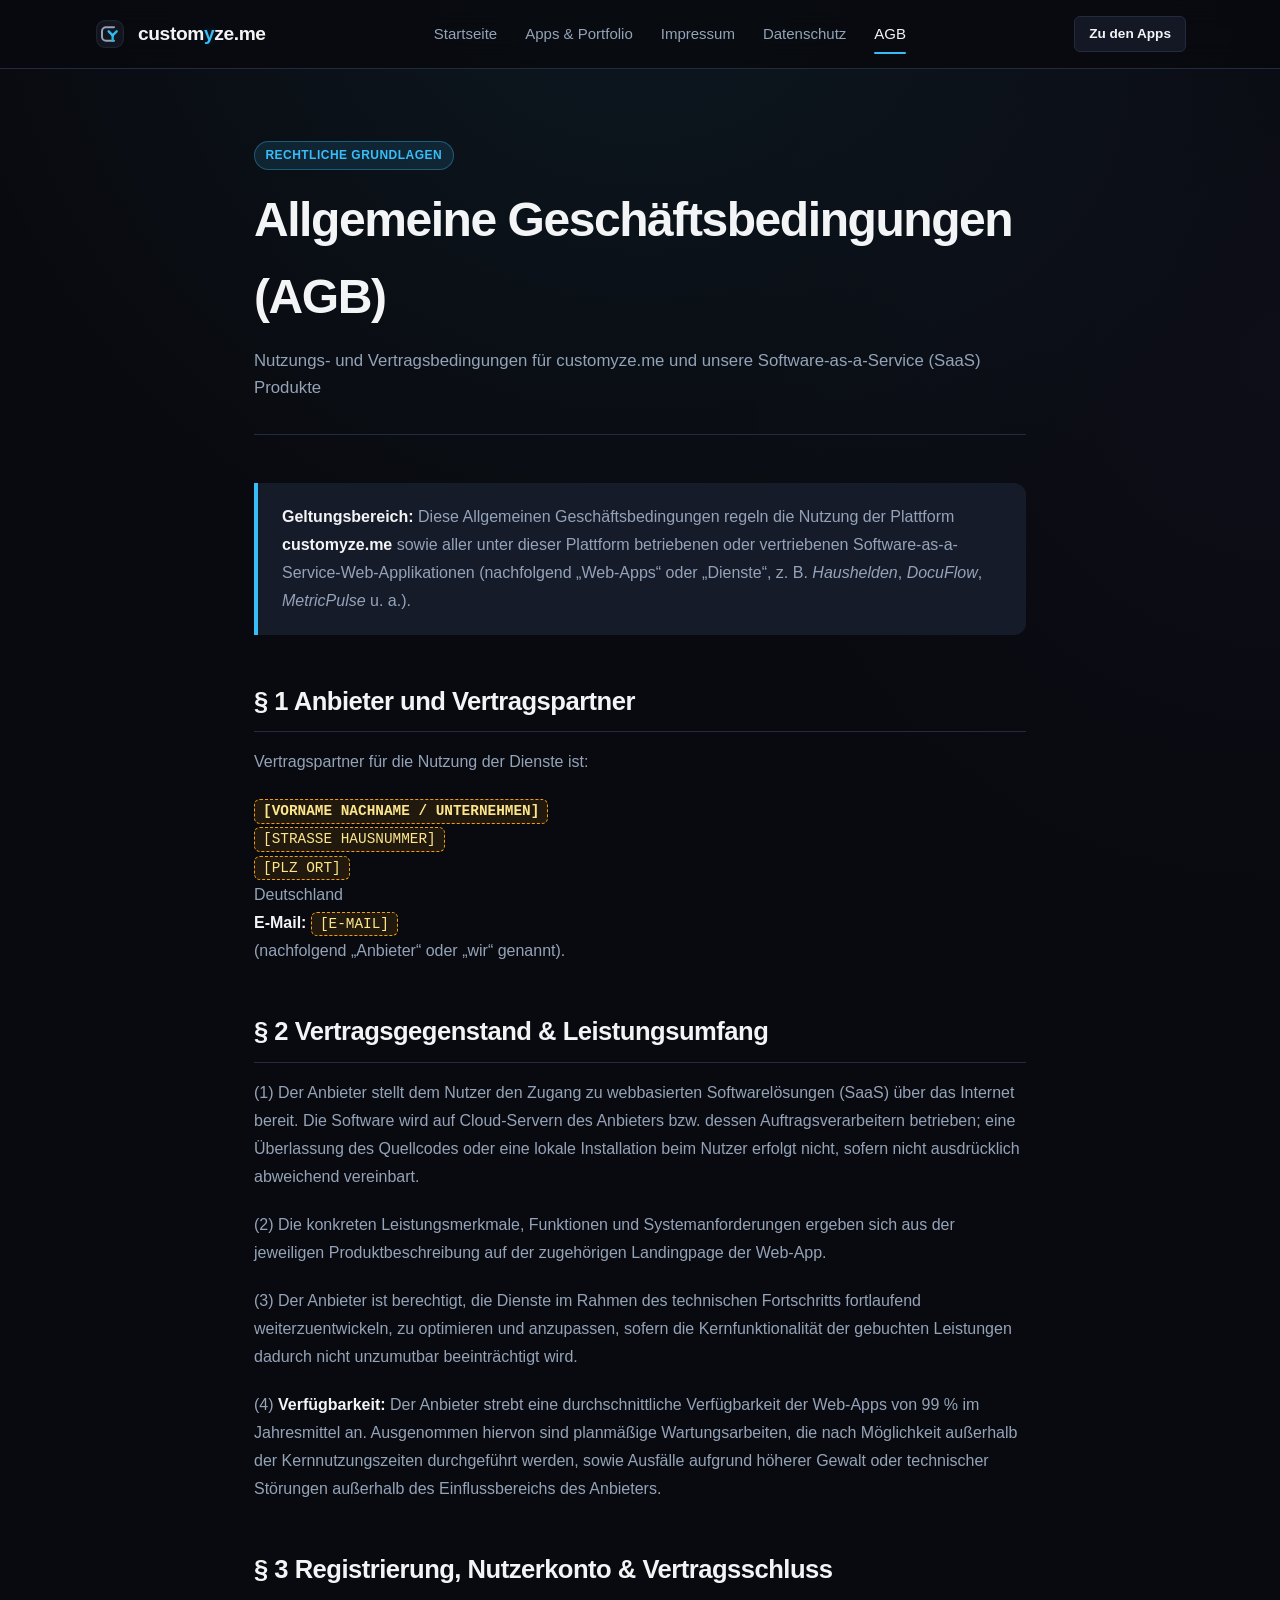
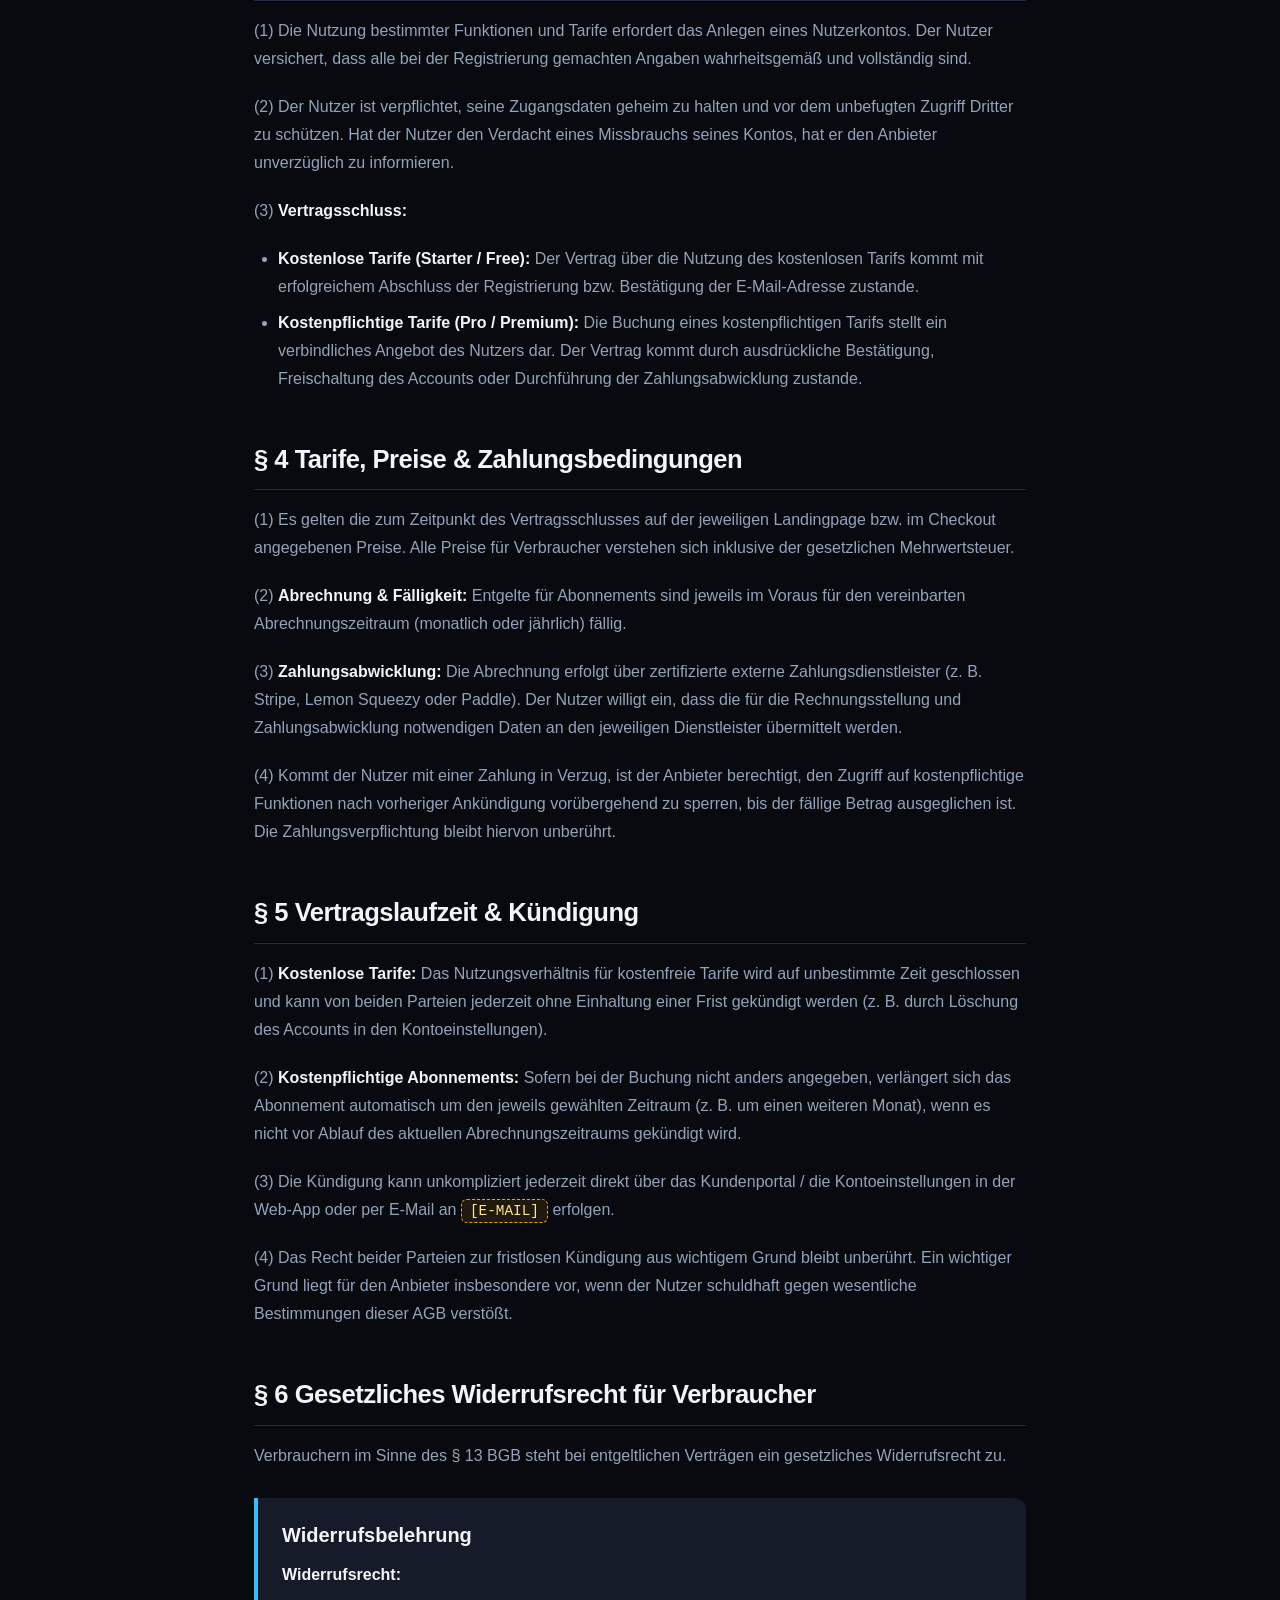
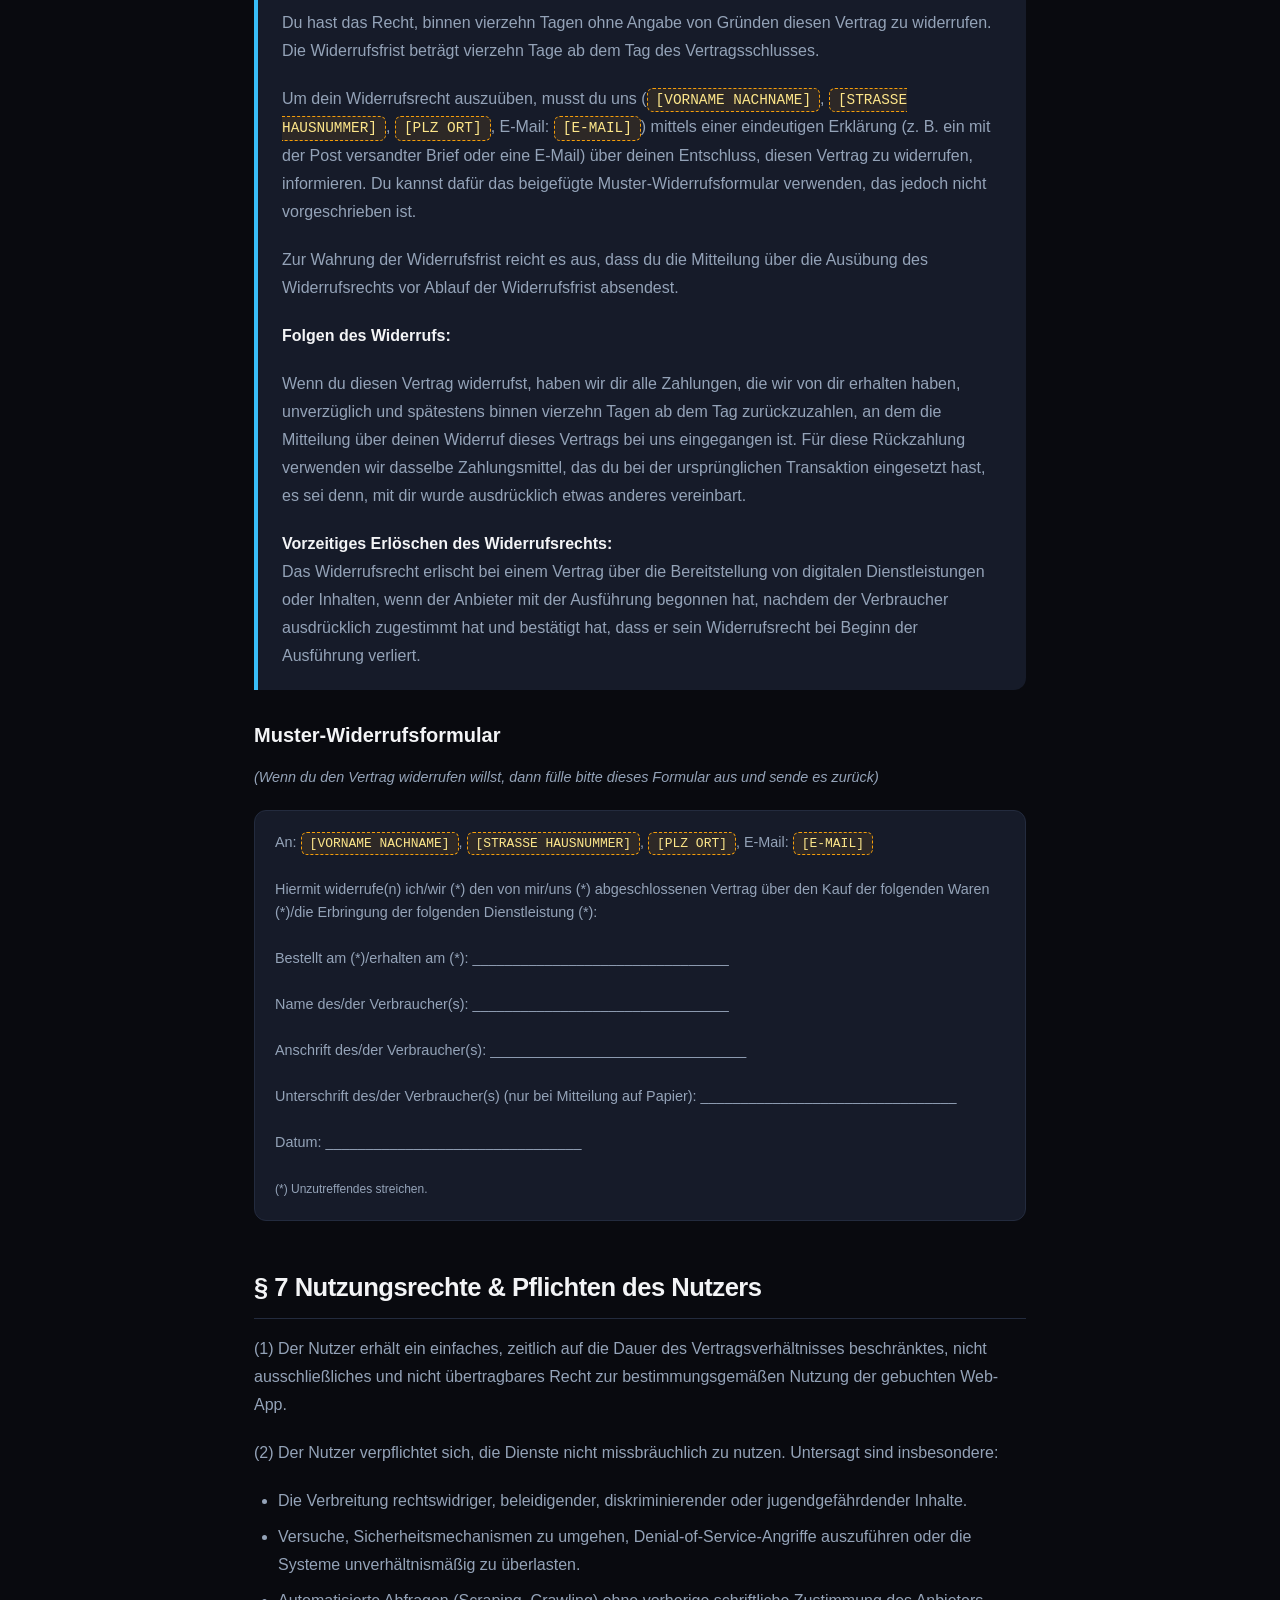
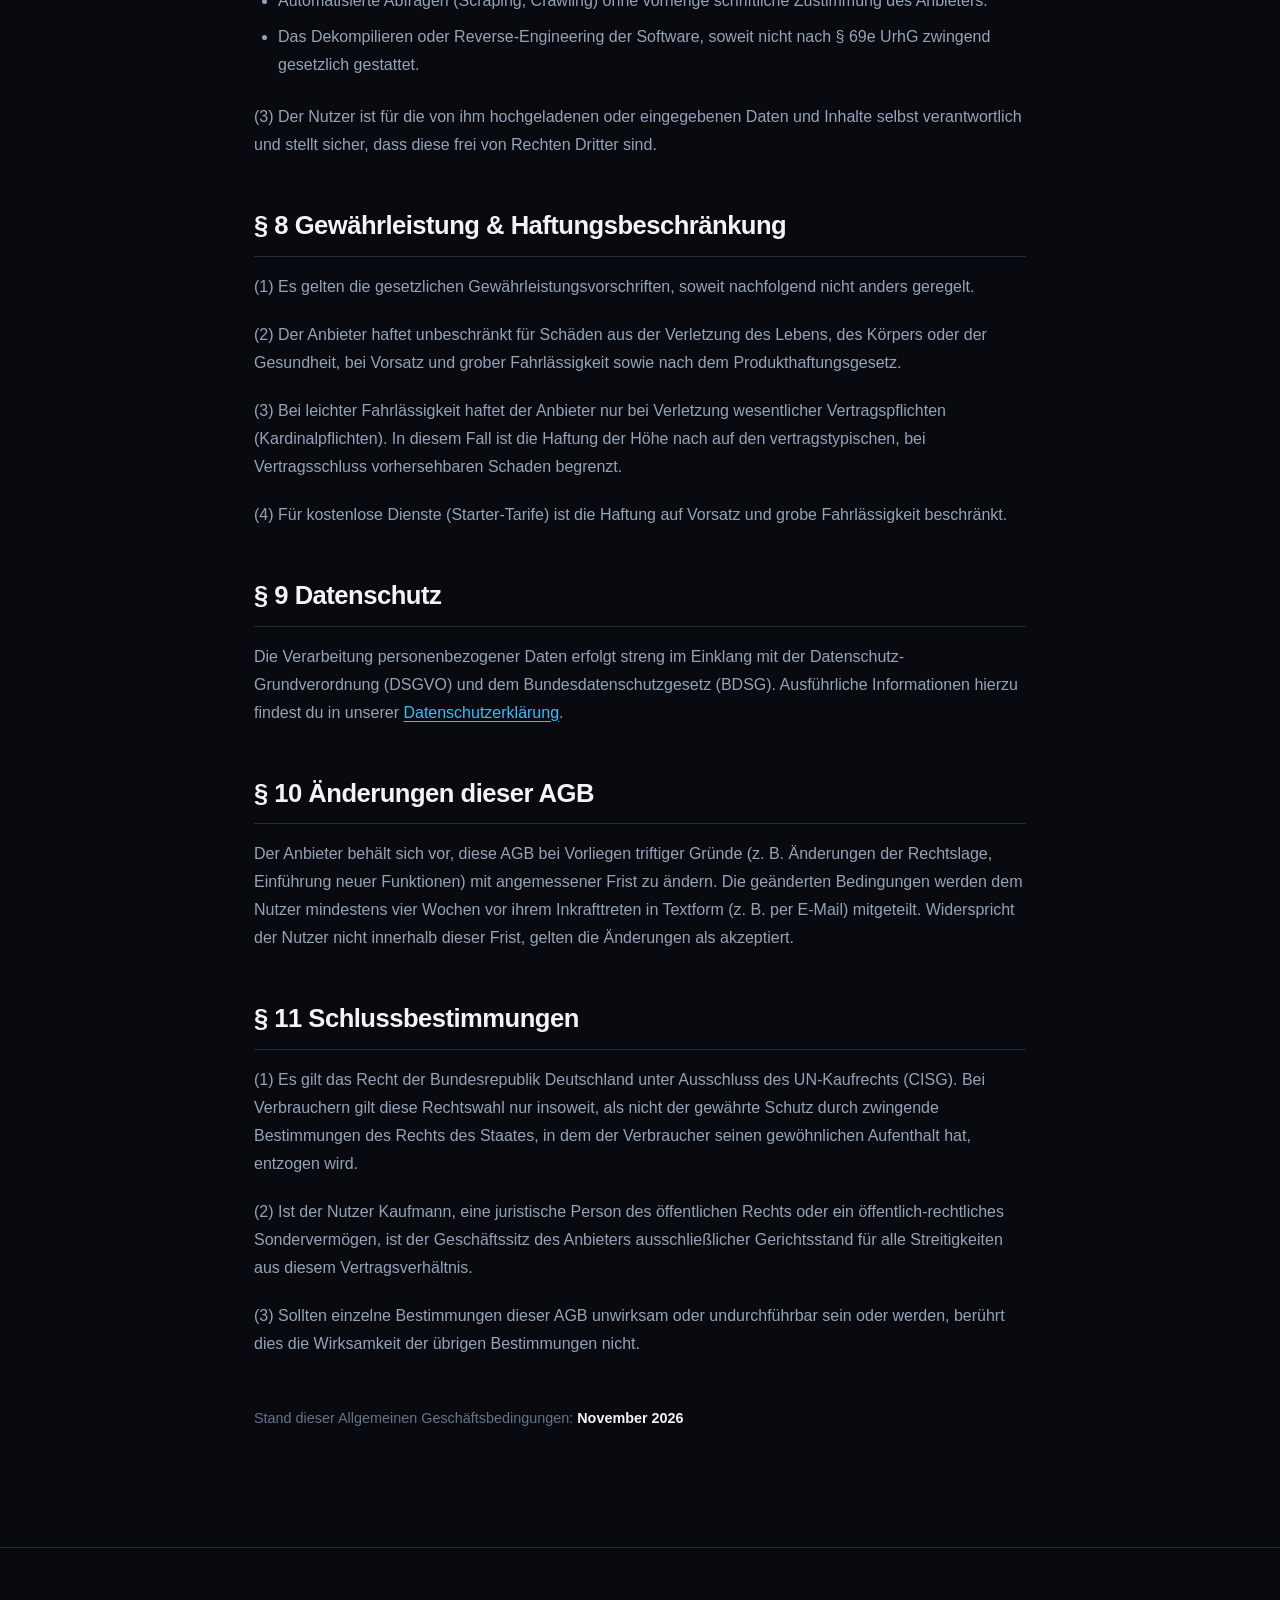
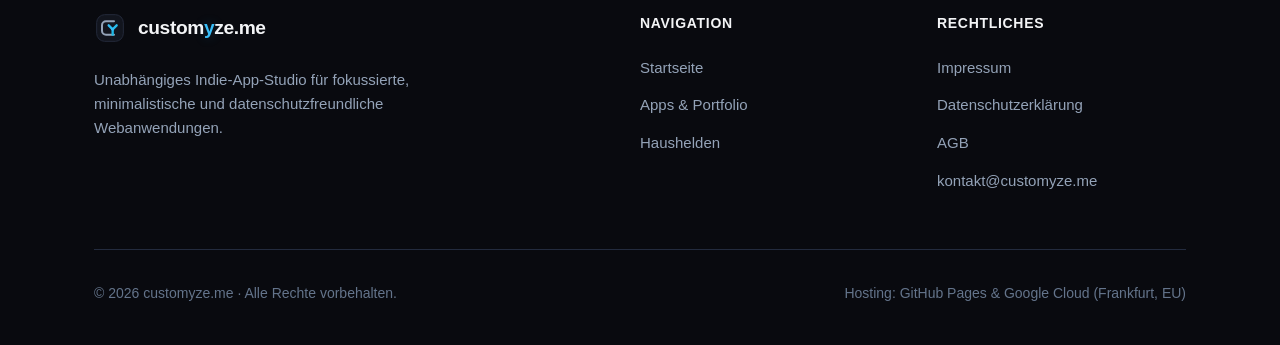
==== agb/index.html @ ee33ba99 "Add central Terms of Service (AGB) and link across all pages" ====
<!DOCTYPE html>
<html lang="de">
<head>
  <meta charset="UTF-8">
  <meta name="viewport" content="width=device-width, initial-scale=1.0">
  <title>Allgemeine Geschäftsbedingungen (AGB) | customyze.me</title>
  <meta name="description" content="Allgemeine Geschäftsbedingungen (AGB) für die Nutzung der Plattform customyze.me und aller zugehörigen Software-as-a-Service (SaaS) Web-Apps.">
  <link rel="canonical" href="https://customyze.me/agb/">

  <!-- OpenGraph -->
  <meta property="og:type" content="website">
  <meta property="og:url" content="https://customyze.me/agb/">
  <meta property="og:title" content="Allgemeine Geschäftsbedingungen | customyze.me">
  <meta property="og:description" content="Nutzungsbedingungen und AGB für customyze.me und unsere Web-Apps.">
  <meta property="og:image" content="https://customyze.me/assets/img/logo.svg">

  <!-- Favicon -->
  <link rel="icon" type="image/svg+xml" href="/assets/img/logo.svg">

  <!-- Central Design System -->
  <link rel="stylesheet" href="/assets/css/main.css">
</head>
<body>

  <!-- Navigation -->
  <header class="site-header">
    <div class="container nav-container">
      <a href="/" class="brand-link" aria-label="customyze.me Startseite">
        <img src="/assets/img/logo.svg" alt="customyze.me Logo" width="32" height="32">
        <span>custom<span class="brand-accent">y</span>ze.me</span>
      </a>

      <button class="mobile-nav-toggle" aria-label="Menü öffnen" aria-expanded="false">
        <svg viewBox="0 0 24 24" fill="none" stroke="currentColor" stroke-width="2">
          <line x1="3" y1="12" x2="21" y2="12"></line>
          <line x1="3" y1="6" x2="21" y2="6"></line>
          <line x1="3" y1="18" x2="21" y2="18"></line>
        </svg>
      </button>

      <nav class="nav-menu">
        <a href="/" class="nav-link">Startseite</a>
        <a href="/#apps" class="nav-link">Apps &amp; Portfolio</a>
        <a href="/impressum/" class="nav-link">Impressum</a>
        <a href="/datenschutz/" class="nav-link">Datenschutz</a>
        <a href="/agb/" class="nav-link active">AGB</a>
      </nav>

      <div class="nav-actions">
        <a href="/#apps" class="btn btn-sm btn-secondary">Zu den Apps</a>
      </div>
    </div>
  </header>

  <main class="prose-page">
    <div class="container container-narrow">
      <header class="prose-header">
        <span class="badge badge-accent" style="margin-bottom: 0.75rem;">Rechtliche Grundlagen</span>
        <h1>Allgemeine Geschäftsbedingungen (AGB)</h1>
        <p>Nutzungs- und Vertragsbedingungen für customyze.me und unsere Software-as-a-Service (SaaS) Produkte</p>
      </header>

      <div class="prose-content">
        <div class="callout">
          <p>
            <strong>Geltungsbereich:</strong> Diese Allgemeinen Geschäftsbedingungen regeln die Nutzung der Plattform <strong>customyze.me</strong> sowie aller unter dieser Plattform betriebenen oder vertriebenen Software-as-a-Service-Web-Applikationen (nachfolgend „Web-Apps“ oder „Dienste“, z.&nbsp;B. <em>Haushelden</em>, <em>DocuFlow</em>, <em>MetricPulse</em> u.&nbsp;a.).
          </p>
        </div>

        <h2>§ 1 Anbieter und Vertragspartner</h2>
        <p>
          Vertragspartner für die Nutzung der Dienste ist:
        </p>
        <p>
          <strong><span class="placeholder-box">[VORNAME NACHNAME / UNTERNEHMEN]</span></strong><br>
          <span class="placeholder-box">[STRASSE HAUSNUMMER]</span><br>
          <span class="placeholder-box">[PLZ ORT]</span><br>
          Deutschland<br>
          <strong>E-Mail:</strong> <span class="placeholder-box">[E-MAIL]</span><br>
          (nachfolgend „Anbieter“ oder „wir“ genannt).
        </p>

        <h2>§ 2 Vertragsgegenstand &amp; Leistungsumfang</h2>
        <p>
          (1) Der Anbieter stellt dem Nutzer den Zugang zu webbasierten Softwarelösungen (SaaS) über das Internet bereit. Die Software wird auf Cloud-Servern des Anbieters bzw. dessen Auftragsverarbeitern betrieben; eine Überlassung des Quellcodes oder eine lokale Installation beim Nutzer erfolgt nicht, sofern nicht ausdrücklich abweichend vereinbart.
        </p>
        <p>
          (2) Die konkreten Leistungsmerkmale, Funktionen und Systemanforderungen ergeben sich aus der jeweiligen Produktbeschreibung auf der zugehörigen Landingpage der Web-App.
        </p>
        <p>
          (3) Der Anbieter ist berechtigt, die Dienste im Rahmen des technischen Fortschritts fortlaufend weiterzuentwickeln, zu optimieren und anzupassen, sofern die Kernfunktionalität der gebuchten Leistungen dadurch nicht unzumutbar beeinträchtigt wird.
        </p>
        <p>
          (4) <strong>Verfügbarkeit:</strong> Der Anbieter strebt eine durchschnittliche Verfügbarkeit der Web-Apps von 99&nbsp;% im Jahresmittel an. Ausgenommen hiervon sind planmäßige Wartungsarbeiten, die nach Möglichkeit außerhalb der Kernnutzungszeiten durchgeführt werden, sowie Ausfälle aufgrund höherer Gewalt oder technischer Störungen außerhalb des Einflussbereichs des Anbieters.
        </p>

        <h2>§ 3 Registrierung, Nutzerkonto &amp; Vertragsschluss</h2>
        <p>
          (1) Die Nutzung bestimmter Funktionen und Tarife erfordert das Anlegen eines Nutzerkontos. Der Nutzer versichert, dass alle bei der Registrierung gemachten Angaben wahrheitsgemäß und vollständig sind.
        </p>
        <p>
          (2) Der Nutzer ist verpflichtet, seine Zugangsdaten geheim zu halten und vor dem unbefugten Zugriff Dritter zu schützen. Hat der Nutzer den Verdacht eines Missbrauchs seines Kontos, hat er den Anbieter unverzüglich zu informieren.
        </p>
        <p>
          (3) <strong>Vertragsschluss:</strong>
        </p>
        <ul>
          <li><strong>Kostenlose Tarife (Starter / Free):</strong> Der Vertrag über die Nutzung des kostenlosen Tarifs kommt mit erfolgreichem Abschluss der Registrierung bzw. Bestätigung der E-Mail-Adresse zustande.</li>
          <li><strong>Kostenpflichtige Tarife (Pro / Premium):</strong> Die Buchung eines kostenpflichtigen Tarifs stellt ein verbindliches Angebot des Nutzers dar. Der Vertrag kommt durch ausdrückliche Bestätigung, Freischaltung des Accounts oder Durchführung der Zahlungsabwicklung zustande.</li>
        </ul>

        <h2>§ 4 Tarife, Preise &amp; Zahlungsbedingungen</h2>
        <p>
          (1) Es gelten die zum Zeitpunkt des Vertragsschlusses auf der jeweiligen Landingpage bzw. im Checkout angegebenen Preise. Alle Preise für Verbraucher verstehen sich inklusive der gesetzlichen Mehrwertsteuer.
        </p>
        <p>
          (2) <strong>Abrechnung &amp; Fälligkeit:</strong> Entgelte für Abonnements sind jeweils im Voraus für den vereinbarten Abrechnungszeitraum (monatlich oder jährlich) fällig.
        </p>
        <p>
          (3) <strong>Zahlungsabwicklung:</strong> Die Abrechnung erfolgt über zertifizierte externe Zahlungsdienstleister (z.&nbsp;B. Stripe, Lemon Squeezy oder Paddle). Der Nutzer willigt ein, dass die für die Rechnungsstellung und Zahlungsabwicklung notwendigen Daten an den jeweiligen Dienstleister übermittelt werden.
        </p>
        <p>
          (4) Kommt der Nutzer mit einer Zahlung in Verzug, ist der Anbieter berechtigt, den Zugriff auf kostenpflichtige Funktionen nach vorheriger Ankündigung vorübergehend zu sperren, bis der fällige Betrag ausgeglichen ist. Die Zahlungsverpflichtung bleibt hiervon unberührt.
        </p>

        <h2>§ 5 Vertragslaufzeit &amp; Kündigung</h2>
        <p>
          (1) <strong>Kostenlose Tarife:</strong> Das Nutzungsverhältnis für kostenfreie Tarife wird auf unbestimmte Zeit geschlossen und kann von beiden Parteien jederzeit ohne Einhaltung einer Frist gekündigt werden (z.&nbsp;B. durch Löschung des Accounts in den Kontoeinstellungen).
        </p>
        <p>
          (2) <strong>Kostenpflichtige Abonnements:</strong> Sofern bei der Buchung nicht anders angegeben, verlängert sich das Abonnement automatisch um den jeweils gewählten Zeitraum (z.&nbsp;B. um einen weiteren Monat), wenn es nicht vor Ablauf des aktuellen Abrechnungszeitraums gekündigt wird.
        </p>
        <p>
          (3) Die Kündigung kann unkompliziert jederzeit direkt über das Kundenportal / die Kontoeinstellungen in der Web-App oder per E-Mail an <span class="placeholder-box">[E-MAIL]</span> erfolgen.
        </p>
        <p>
          (4) Das Recht beider Parteien zur fristlosen Kündigung aus wichtigem Grund bleibt unberührt. Ein wichtiger Grund liegt für den Anbieter insbesondere vor, wenn der Nutzer schuldhaft gegen wesentliche Bestimmungen dieser AGB verstößt.
        </p>

        <h2>§ 6 Gesetzliches Widerrufsrecht für Verbraucher</h2>
        <p>
          Verbrauchern im Sinne des § 13 BGB steht bei entgeltlichen Verträgen ein gesetzliches Widerrufsrecht zu.
        </p>

        <div class="callout">
          <h3 style="margin-top: 0; margin-bottom: 0.5rem; color: var(--text);">Widerrufsbelehrung</h3>
          <p><strong>Widerrufsrecht:</strong></p>
          <p>
            Du hast das Recht, binnen vierzehn Tagen ohne Angabe von Gründen diesen Vertrag zu widerrufen. Die Widerrufsfrist beträgt vierzehn Tage ab dem Tag des Vertragsschlusses.
          </p>
          <p>
            Um dein Widerrufsrecht auszuüben, musst du uns (<span class="placeholder-box">[VORNAME NACHNAME]</span>, <span class="placeholder-box">[STRASSE HAUSNUMMER]</span>, <span class="placeholder-box">[PLZ ORT]</span>, E-Mail: <span class="placeholder-box">[E-MAIL]</span>) mittels einer eindeutigen Erklärung (z.&nbsp;B. ein mit der Post versandter Brief oder eine E-Mail) über deinen Entschluss, diesen Vertrag zu widerrufen, informieren. Du kannst dafür das beigefügte Muster-Widerrufsformular verwenden, das jedoch nicht vorgeschrieben ist.
          </p>
          <p>
            Zur Wahrung der Widerrufsfrist reicht es aus, dass du die Mitteilung über die Ausübung des Widerrufsrechts vor Ablauf der Widerrufsfrist absendest.
          </p>
          <p><strong>Folgen des Widerrufs:</strong></p>
          <p>
            Wenn du diesen Vertrag widerrufst, haben wir dir alle Zahlungen, die wir von dir erhalten haben, unverzüglich und spätestens binnen vierzehn Tagen ab dem Tag zurückzuzahlen, an dem die Mitteilung über deinen Widerruf dieses Vertrags bei uns eingegangen ist. Für diese Rückzahlung verwenden wir dasselbe Zahlungsmittel, das du bei der ursprünglichen Transaktion eingesetzt hast, es sei denn, mit dir wurde ausdrücklich etwas anderes vereinbart.
          </p>
          <p style="margin-top: 1rem; margin-bottom: 0;"><strong>Vorzeitiges Erlöschen des Widerrufsrechts:</strong></p>
          <p style="margin-bottom: 0;">
            Das Widerrufsrecht erlischt bei einem Vertrag über die Bereitstellung von digitalen Dienstleistungen oder Inhalten, wenn der Anbieter mit der Ausführung begonnen hat, nachdem der Verbraucher ausdrücklich zugestimmt hat und bestätigt hat, dass er sein Widerrufsrecht bei Beginn der Ausführung verliert.
          </p>
        </div>

        <h3>Muster-Widerrufsformular</h3>
        <p style="font-size: 0.9rem; color: var(--text-muted);">
          <em>(Wenn du den Vertrag widerrufen willst, dann fülle bitte dieses Formular aus und sende es zurück)</em>
        </p>
        <div style="background: var(--surface-card); border: 1px solid var(--border); padding: 1.25rem; border-radius: var(--radius); font-size: 0.9rem; line-height: 1.6; margin-bottom: 1.5rem;">
          An: <span class="placeholder-box">[VORNAME NACHNAME]</span>, <span class="placeholder-box">[STRASSE HAUSNUMMER]</span>, <span class="placeholder-box">[PLZ ORT]</span>, E-Mail: <span class="placeholder-box">[E-MAIL]</span><br><br>
          Hiermit widerrufe(n) ich/wir (*) den von mir/uns (*) abgeschlossenen Vertrag über den Kauf der folgenden Waren (*)/die Erbringung der folgenden Dienstleistung (*):<br><br>
          Bestellt am (*)/erhalten am (*): ________________________________<br><br>
          Name des/der Verbraucher(s): ________________________________<br><br>
          Anschrift des/der Verbraucher(s): ________________________________<br><br>
          Unterschrift des/der Verbraucher(s) (nur bei Mitteilung auf Papier): ________________________________<br><br>
          Datum: ________________________________<br><br>
          <small>(*) Unzutreffendes streichen.</small>
        </div>

        <h2>§ 7 Nutzungsrechte &amp; Pflichten des Nutzers</h2>
        <p>
          (1) Der Nutzer erhält ein einfaches, zeitlich auf die Dauer des Vertragsverhältnisses beschränktes, nicht ausschließliches und nicht übertragbares Recht zur bestimmungsgemäßen Nutzung der gebuchten Web-App.
        </p>
        <p>
          (2) Der Nutzer verpflichtet sich, die Dienste nicht missbräuchlich zu nutzen. Untersagt sind insbesondere:
        </p>
        <ul>
          <li>Die Verbreitung rechtswidriger, beleidigender, diskriminierender oder jugendgefährdender Inhalte.</li>
          <li>Versuche, Sicherheitsmechanismen zu umgehen, Denial-of-Service-Angriffe auszuführen oder die Systeme unverhältnismäßig zu überlasten.</li>
          <li>Automatisierte Abfragen (Scraping, Crawling) ohne vorherige schriftliche Zustimmung des Anbieters.</li>
          <li>Das Dekompilieren oder Reverse-Engineering der Software, soweit nicht nach § 69e UrhG zwingend gesetzlich gestattet.</li>
        </ul>
        <p>
          (3) Der Nutzer ist für die von ihm hochgeladenen oder eingegebenen Daten und Inhalte selbst verantwortlich und stellt sicher, dass diese frei von Rechten Dritter sind.
        </p>

        <h2>§ 8 Gewährleistung &amp; Haftungsbeschränkung</h2>
        <p>
          (1) Es gelten die gesetzlichen Gewährleistungsvorschriften, soweit nachfolgend nicht anders geregelt.
        </p>
        <p>
          (2) Der Anbieter haftet unbeschränkt für Schäden aus der Verletzung des Lebens, des Körpers oder der Gesundheit, bei Vorsatz und grober Fahrlässigkeit sowie nach dem Produkthaftungsgesetz.
        </p>
        <p>
          (3) Bei leichter Fahrlässigkeit haftet der Anbieter nur bei Verletzung wesentlicher Vertragspflichten (Kardinalpflichten). In diesem Fall ist die Haftung der Höhe nach auf den vertragstypischen, bei Vertragsschluss vorhersehbaren Schaden begrenzt.
        </p>
        <p>
          (4) Für kostenlose Dienste (Starter-Tarife) ist die Haftung auf Vorsatz und grobe Fahrlässigkeit beschränkt.
        </p>

        <h2>§ 9 Datenschutz</h2>
        <p>
          Die Verarbeitung personenbezogener Daten erfolgt streng im Einklang mit der Datenschutz-Grundverordnung (DSGVO) und dem Bundesdatenschutzgesetz (BDSG). Ausführliche Informationen hierzu findest du in unserer <a href="/datenschutz/">Datenschutzerklärung</a>.
        </p>

        <h2>§ 10 Änderungen dieser AGB</h2>
        <p>
          Der Anbieter behält sich vor, diese AGB bei Vorliegen triftiger Gründe (z.&nbsp;B. Änderungen der Rechtslage, Einführung neuer Funktionen) mit angemessener Frist zu ändern. Die geänderten Bedingungen werden dem Nutzer mindestens vier Wochen vor ihrem Inkrafttreten in Textform (z.&nbsp;B. per E-Mail) mitgeteilt. Widerspricht der Nutzer nicht innerhalb dieser Frist, gelten die Änderungen als akzeptiert.
        </p>

        <h2>§ 11 Schlussbestimmungen</h2>
        <p>
          (1) Es gilt das Recht der Bundesrepublik Deutschland unter Ausschluss des UN-Kaufrechts (CISG). Bei Verbrauchern gilt diese Rechtswahl nur insoweit, als nicht der gewährte Schutz durch zwingende Bestimmungen des Rechts des Staates, in dem der Verbraucher seinen gewöhnlichen Aufenthalt hat, entzogen wird.
        </p>
        <p>
          (2) Ist der Nutzer Kaufmann, eine juristische Person des öffentlichen Rechts oder ein öffentlich-rechtliches Sondervermögen, ist der Geschäftssitz des Anbieters ausschließlicher Gerichtsstand für alle Streitigkeiten aus diesem Vertragsverhältnis.
        </p>
        <p>
          (3) Sollten einzelne Bestimmungen dieser AGB unwirksam oder undurchführbar sein oder werden, berührt dies die Wirksamkeit der übrigen Bestimmungen nicht.
        </p>

        <p style="margin-top: 3rem; font-size: 0.9rem; color: var(--text-dim);">
          Stand dieser Allgemeinen Geschäftsbedingungen: <strong>November 2026</strong>
        </p>
      </div>
    </div>
  </main>

  <!-- Footer -->
  <footer class="site-footer">
    <div class="container">
      <div class="footer-top">
        <div class="footer-brand">
          <a href="/" class="brand-link" aria-label="customyze.me Startseite">
            <img src="/assets/img/logo.svg" alt="customyze.me Logo" width="28" height="28">
            <span>custom<span class="brand-accent">y</span>ze.me</span>
          </a>
          <p class="footer-brand-p">
            Unabhängiges Indie-App-Studio für fokussierte, minimalistische und datenschutzfreundliche Webanwendungen.
          </p>
        </div>

        <div>
          <h4 class="footer-heading">Navigation</h4>
          <ul class="footer-links">
            <li><a href="/">Startseite</a></li>
            <li><a href="/#apps">Apps &amp; Portfolio</a></li>
            <li><a href="/haushelden/">Haushelden</a></li>
          </ul>
        </div>

        <div>
          <h4 class="footer-heading">Rechtliches</h4>
          <ul class="footer-links">
            <li><a href="/impressum/">Impressum</a></li>
            <li><a href="/datenschutz/">Datenschutzerklärung</a></li>
            <li><a href="/agb/">AGB</a></li>
            <li><a href="mailto:kontakt@customyze.me">kontakt@customyze.me</a></li>
          </ul>
        </div>
      </div>

      <div class="footer-bottom">
        <div>
          &copy; <span class="current-year">2026</span> customyze.me · Alle Rechte vorbehalten.
        </div>
        <div>
          Hosting: GitHub Pages &amp; Google Cloud (Frankfurt, EU)
        </div>
      </div>
    </div>
  </footer>

  <script src="/assets/js/main.js"></script>
</body>
</html>
---- assets/css/main.css ----
/* ==========================================================================
   customyze.me - Central Design System
   Modern Dark-Mode-First UI with CSS Custom Properties
   ========================================================================== */

:root {
  /* Color Palette */
  --bg: #090a0f;
  --bg-alt: #0f121a;
  --surface: #141824;
  --surface-card: #161b29;
  --surface-hover: #1c2234;
  --border: #232b3e;
  --border-hover: #3b4664;
  
  /* Text */
  --text: #f3f4f6;
  --text-muted: #94a3b8;
  --text-dim: #64748b;
  
  /* Accent: Electric Sky / Cyan */
  --accent: #38bdf8;
  --accent-hover: #0ea5e9;
  --accent-subtle: rgba(56, 189, 248, 0.12);
  --accent-border: rgba(56, 189, 248, 0.35);
  --accent-glow: rgba(56, 189, 248, 0.25);
  --accent-gradient: linear-gradient(135deg, #38bdf8 0%, #6366f1 100%);
  
  /* Status / Success */
  --success: #10b981;
  --success-subtle: rgba(16, 185, 129, 0.15);
  --warning: #f59e0b;
  
  /* Typography */
  --font-sans: -apple-system, BlinkMacSystemFont, "Segoe UI", Roboto, Oxygen-Sans, Ubuntu, Cantarell, "Helvetica Neue", sans-serif;
  --font-mono: ui-monospace, SFMono-Regular, "SF Mono", Menlo, Consolas, "Liberation Mono", monospace;
  
  /* Spacing & Layout */
  --max-width: 1140px;
  --radius-sm: 6px;
  --radius: 12px;
  --radius-lg: 20px;
  --radius-full: 9999px;
  
  /* Transitions & Shadows */
  --transition: all 0.2s cubic-bezier(0.16, 1, 0.3, 1);
  --shadow-sm: 0 2px 4px rgba(0, 0, 0, 0.25);
  --shadow: 0 10px 30px -10px rgba(0, 0, 0, 0.5);
  --shadow-lg: 0 20px 40px -15px rgba(0, 0, 0, 0.7);
}

/* Base Reset */
*, *::before, *::after {
  box-sizing: border-box;
  margin: 0;
  padding: 0;
}

html {
  font-family: var(--font-sans);
  background-color: var(--bg);
  color: var(--text);
  line-height: 1.6;
  scroll-behavior: smooth;
  -webkit-font-smoothing: antialiased;
  -moz-osx-font-smoothing: grayscale;
}

body {
  min-height: 100vh;
  display: flex;
  flex-direction: column;
  background-image: 
    radial-gradient(circle at 50% -10%, rgba(56, 189, 248, 0.08) 0%, transparent 60%),
    radial-gradient(circle at 100% 40%, rgba(99, 102, 241, 0.04) 0%, transparent 40%);
  background-attachment: fixed;
}

img, svg {
  display: block;
  max-width: 100%;
}

a {
  color: inherit;
  text-decoration: none;
  transition: var(--transition);
}

ul, ol {
  list-style: none;
}

/* Layout Container */
.container {
  width: 100%;
  max-width: var(--max-width);
  margin-left: auto;
  margin-right: auto;
  padding-left: 1.5rem;
  padding-right: 1.5rem;
}

.container-narrow {
  max-width: 820px;
}

/* ==========================================================================
   Header & Navigation
   ========================================================================== */
.site-header {
  position: sticky;
  top: 0;
  z-index: 100;
  background-color: rgba(9, 10, 15, 0.85);
  backdrop-filter: blur(14px);
  -webkit-backdrop-filter: blur(14px);
  border-bottom: 1px solid var(--border);
}

.nav-container {
  display: flex;
  align-items: center;
  justify-content: space-between;
  height: 4.25rem;
}

.brand-link {
  display: inline-flex;
  align-items: center;
  gap: 0.75rem;
  font-weight: 700;
  font-size: 1.2rem;
  letter-spacing: -0.02em;
}

.brand-link:hover {
  opacity: 0.9;
}

.brand-link img {
  width: 32px;
  height: 32px;
}

.brand-accent {
  color: var(--accent);
  position: relative;
  display: inline-block;
  text-shadow: 0 0 12px var(--accent-glow);
}

.nav-menu {
  display: flex;
  align-items: center;
  gap: 1.75rem;
}

.nav-link {
  font-size: 0.9375rem;
  color: var(--text-muted);
  font-weight: 500;
  padding: 0.35rem 0;
  position: relative;
}

.nav-link:hover,
.nav-link.active {
  color: var(--text);
}

.nav-link.active::after {
  content: "";
  position: absolute;
  bottom: -2px;
  left: 0;
  right: 0;
  height: 2px;
  background: var(--accent);
  border-radius: var(--radius-full);
}

.nav-actions {
  display: flex;
  align-items: center;
  gap: 1rem;
}

/* Mobile Nav Toggle */
.mobile-nav-toggle {
  display: none;
  background: none;
  border: 1px solid var(--border);
  border-radius: var(--radius-sm);
  padding: 0.5rem;
  color: var(--text);
  cursor: pointer;
}

.mobile-nav-toggle svg {
  width: 22px;
  height: 22px;
}

/* ==========================================================================
   Buttons & Badges
   ========================================================================== */
.btn {
  display: inline-flex;
  align-items: center;
  justify-content: center;
  gap: 0.5rem;
  padding: 0.625rem 1.25rem;
  font-size: 0.9375rem;
  font-weight: 600;
  border-radius: var(--radius);
  border: 1px solid transparent;
  cursor: pointer;
  transition: var(--transition);
  white-space: nowrap;
}

.btn-sm {
  padding: 0.4rem 0.875rem;
  font-size: 0.85rem;
  border-radius: var(--radius-sm);
}

.btn-lg {
  padding: 0.85rem 1.75rem;
  font-size: 1.05rem;
}

.btn-primary {
  background: var(--accent-gradient);
  color: #050811;
  font-weight: 700;
  box-shadow: 0 4px 14px var(--accent-glow);
}

.btn-primary:hover {
  transform: translateY(-1px);
  box-shadow: 0 6px 20px var(--accent-glow);
  filter: brightness(1.08);
}

.btn-secondary {
  background: var(--surface);
  border-color: var(--border);
  color: var(--text);
}

.btn-secondary:hover {
  background: var(--surface-hover);
  border-color: var(--border-hover);
  color: #fff;
  transform: translateY(-1px);
}

.btn-outline {
  background: transparent;
  border-color: var(--border);
  color: var(--text);
}

.btn-outline:hover {
  border-color: var(--accent);
  color: var(--accent);
}

.badge {
  display: inline-flex;
  align-items: center;
  gap: 0.4rem;
  font-size: 0.75rem;
  font-weight: 600;
  letter-spacing: 0.04em;
  text-transform: uppercase;
  padding: 0.25rem 0.65rem;
  border-radius: var(--radius-full);
  background: var(--surface);
  border: 1px solid var(--border);
  color: var(--text-muted);
}

.badge-accent {
  background: var(--accent-subtle);
  border-color: var(--accent-border);
  color: var(--accent);
}

.badge-success {
  background: var(--success-subtle);
  border-color: rgba(16, 185, 129, 0.4);
  color: var(--success);
}

.badge-pill {
  border-radius: var(--radius-full);
}

.status-dot {
  width: 7px;
  height: 7px;
  border-radius: 50%;
  background-color: var(--success);
  box-shadow: 0 0 8px var(--success);
}

/* ==========================================================================
   Hero Section
   ========================================================================== */
.hero-section {
  padding: 5rem 0 3.5rem;
  text-align: center;
  position: relative;
}

.hero-content {
  max-width: 800px;
  margin: 0 auto;
}

.hero-badge-wrap {
  margin-bottom: 1.5rem;
}

.hero-title {
  font-size: clamp(2.3rem, 5vw, 3.8rem);
  font-weight: 800;
  line-height: 1.15;
  letter-spacing: -0.035em;
  margin-bottom: 1.25rem;
}

.gradient-text {
  background: var(--accent-gradient);
  -webkit-background-clip: text;
  -webkit-text-fill-color: transparent;
}

.hero-description {
  font-size: clamp(1.05rem, 2vw, 1.25rem);
  color: var(--text-muted);
  line-height: 1.6;
  margin-bottom: 2.25rem;
  max-width: 660px;
  margin-left: auto;
  margin-right: auto;
}

.hero-cta-group {
  display: flex;
  align-items: center;
  justify-content: center;
  gap: 1rem;
  flex-wrap: wrap;
}

/* ==========================================================================
   App Mockup Container (Hero Screenshot Placeholder)
   ========================================================================== */
.mockup-wrapper {
  margin-top: 3.5rem;
  position: relative;
  perspective: 1000px;
}

.mockup-window {
  background: var(--surface-card);
  border: 1px solid var(--border);
  border-radius: var(--radius-lg);
  overflow: hidden;
  box-shadow: var(--shadow-lg), 0 0 35px rgba(56, 189, 248, 0.08);
  transition: var(--transition);
}

.mockup-header {
  display: flex;
  align-items: center;
  padding: 0.75rem 1rem;
  background: var(--surface);
  border-bottom: 1px solid var(--border);
  gap: 0.75rem;
}

.mockup-dots {
  display: flex;
  gap: 6px;
}

.mockup-dot {
  width: 10px;
  height: 10px;
  border-radius: 50%;
  background: var(--border);
}

.mockup-dot:nth-child(1) { background: #ef4444; }
.mockup-dot:nth-child(2) { background: #f59e0b; }
.mockup-dot:nth-child(3) { background: #10b981; }

.mockup-address-bar {
  flex: 1;
  background: var(--bg);
  border: 1px solid var(--border);
  border-radius: var(--radius-sm);
  padding: 0.3rem 0.75rem;
  font-family: var(--font-mono);
  font-size: 0.75rem;
  color: var(--text-dim);
  text-align: left;
  display: flex;
  align-items: center;
  gap: 0.5rem;
}

.mockup-address-bar span.secure {
  color: var(--success);
}

.mockup-body {
  padding: 2.5rem 1.5rem;
  min-height: 320px;
  display: flex;
  flex-direction: column;
  justify-content: center;
  align-items: center;
  background: 
    linear-gradient(rgba(20, 24, 36, 0.95), rgba(20, 24, 36, 0.95)),
    repeating-linear-gradient(0deg, transparent, transparent 24px, rgba(35, 43, 62, 0.4) 24px, rgba(35, 43, 62, 0.4) 25px),
    repeating-linear-gradient(90deg, transparent, transparent 24px, rgba(35, 43, 62, 0.4) 24px, rgba(35, 43, 62, 0.4) 25px);
}

.mockup-placeholder-content {
  text-align: center;
  max-width: 440px;
}

.mockup-placeholder-icon {
  width: 56px;
  height: 56px;
  margin: 0 auto 1.25rem;
  background: var(--accent-subtle);
  border: 1px solid var(--accent-border);
  border-radius: var(--radius);
  display: flex;
  align-items: center;
  justify-content: center;
  color: var(--accent);
}

/* ==========================================================================
   Section Styling & Grid Layouts
   ========================================================================== */
.section {
  padding: 5rem 0;
  position: relative;
}

.section-alt {
  background-color: var(--bg-alt);
  border-top: 1px solid var(--border);
  border-bottom: 1px solid var(--border);
}

.section-header {
  text-align: center;
  max-width: 680px;
  margin: 0 auto 3.5rem;
}

.section-tag {
  margin-bottom: 0.75rem;
}

.section-title {
  font-size: clamp(1.8rem, 3.5vw, 2.5rem);
  font-weight: 800;
  letter-spacing: -0.025em;
  margin-bottom: 1rem;
}

.section-subtitle {
  color: var(--text-muted);
  font-size: 1.05rem;
}

/* App Portfolio Grid */
.app-grid {
  display: grid;
  grid-template-columns: repeat(auto-fit, minmax(320px, 1fr));
  gap: 2rem;
}

.app-card {
  background: var(--surface-card);
  border: 1px solid var(--border);
  border-radius: var(--radius-lg);
  padding: 2rem;
  display: flex;
  flex-direction: column;
  position: relative;
  overflow: hidden;
  transition: var(--transition);
}

.app-card::before {
  content: "";
  position: absolute;
  top: 0;
  left: 0;
  right: 0;
  height: 3px;
  background: var(--accent-gradient);
  opacity: 0;
  transition: var(--transition);
}

.app-card:hover {
  transform: translateY(-4px);
  border-color: var(--border-hover);
  box-shadow: var(--shadow);
}

.app-card:hover::before {
  opacity: 1;
}

.app-card-top {
  display: flex;
  align-items: flex-start;
  justify-content: space-between;
  margin-bottom: 1.25rem;
}

.app-card-icon {
  width: 52px;
  height: 52px;
  border-radius: var(--radius);
  background: var(--surface);
  border: 1px solid var(--border);
  display: flex;
  align-items: center;
  justify-content: center;
  color: var(--accent);
}

.app-card-title {
  font-size: 1.4rem;
  font-weight: 700;
  margin-bottom: 0.5rem;
  letter-spacing: -0.02em;
}

.app-card-desc {
  color: var(--text-muted);
  font-size: 0.95rem;
  line-height: 1.55;
  margin-bottom: 1.5rem;
}

.app-card-features {
  margin-bottom: 2rem;
  display: flex;
  flex-direction: column;
  gap: 0.6rem;
}

.app-card-features li {
  display: flex;
  align-items: center;
  gap: 0.6rem;
  font-size: 0.875rem;
  color: var(--text-muted);
}

.app-card-features li svg {
  color: var(--accent);
  flex-shrink: 0;
}

.app-card-actions {
  margin-top: auto;
  display: flex;
  align-items: center;
  gap: 0.75rem;
}

.app-card-actions .btn {
  flex: 1;
}

.app-card-actions .btn-icon-only {
  flex: 0 0 auto;
  padding: 0.625rem;
  border-radius: var(--radius);
}

/* Feature 3-Grid */
.feature-grid {
  display: grid;
  grid-template-columns: repeat(auto-fit, minmax(280px, 1fr));
  gap: 2rem;
}

.feature-card {
  background: var(--surface-card);
  border: 1px solid var(--border);
  border-radius: var(--radius);
  padding: 2rem;
  transition: var(--transition);
}

.feature-card:hover {
  border-color: var(--border-hover);
  background: var(--surface-hover);
}

.feature-icon-box {
  width: 48px;
  height: 48px;
  border-radius: var(--radius);
  background: var(--accent-subtle);
  border: 1px solid var(--accent-border);
  color: var(--accent);
  display: flex;
  align-items: center;
  justify-content: center;
  margin-bottom: 1.25rem;
}

.feature-title {
  font-size: 1.2rem;
  font-weight: 700;
  margin-bottom: 0.5rem;
}

.feature-desc {
  color: var(--text-muted);
  font-size: 0.9375rem;
  line-height: 1.6;
}

/* 3-Step Workflow ("So funktioniert's") */
.workflow-grid {
  display: grid;
  grid-template-columns: repeat(auto-fit, minmax(280px, 1fr));
  gap: 2rem;
  counter-reset: workflow-counter;
}

.workflow-card {
  background: var(--surface-card);
  border: 1px solid var(--border);
  border-radius: var(--radius);
  padding: 2.25rem 2rem;
  position: relative;
}

.workflow-step-num {
  font-family: var(--font-mono);
  font-size: 0.875rem;
  font-weight: 700;
  color: var(--accent);
  background: var(--accent-subtle);
  border: 1px solid var(--accent-border);
  padding: 0.25rem 0.65rem;
  border-radius: var(--radius-sm);
  display: inline-block;
  margin-bottom: 1.25rem;
}

.workflow-title {
  font-size: 1.2rem;
  font-weight: 700;
  margin-bottom: 0.75rem;
}

.workflow-desc {
  color: var(--text-muted);
  font-size: 0.9375rem;
  line-height: 1.6;
}

/* ==========================================================================
   Pricing Section
   ========================================================================== */
.pricing-grid {
  display: grid;
  grid-template-columns: repeat(auto-fit, minmax(300px, 1fr));
  gap: 2rem;
  max-width: 860px;
  margin: 0 auto;
}

.pricing-card {
  background: var(--surface-card);
  border: 1px solid var(--border);
  border-radius: var(--radius-lg);
  padding: 2.5rem 2rem;
  display: flex;
  flex-direction: column;
  position: relative;
  transition: var(--transition);
}

.pricing-card.featured {
  border-color: var(--accent-border);
  background: 
    linear-gradient(180deg, rgba(56, 189, 248, 0.05) 0%, rgba(20, 24, 36, 0.95) 100%),
    var(--surface-card);
  box-shadow: 0 0 40px -10px var(--accent-glow);
}

.pricing-badge-top {
  position: absolute;
  top: -12px;
  left: 50%;
  transform: translateX(-50%);
}

.pricing-plan-name {
  font-size: 1.3rem;
  font-weight: 700;
  margin-bottom: 0.5rem;
}

.pricing-plan-desc {
  color: var(--text-muted);
  font-size: 0.9rem;
  margin-bottom: 1.5rem;
  min-height: 2.7rem;
}

.pricing-price-wrap {
  display: flex;
  align-items: baseline;
  gap: 0.35rem;
  margin-bottom: 2rem;
  padding-bottom: 1.5rem;
  border-bottom: 1px solid var(--border);
}

.pricing-amount {
  font-size: 3rem;
  font-weight: 800;
  letter-spacing: -0.03em;
  color: #fff;
}

.pricing-interval {
  color: var(--text-muted);
  font-size: 0.9375rem;
}

.pricing-features-list {
  display: flex;
  flex-direction: column;
  gap: 0.85rem;
  margin-bottom: 2.5rem;
  flex: 1;
}

.pricing-features-list li {
  display: flex;
  align-items: flex-start;
  gap: 0.65rem;
  font-size: 0.9375rem;
  color: var(--text);
}

.pricing-features-list li svg {
  color: var(--accent);
  flex-shrink: 0;
  margin-top: 3px;
}

.pricing-features-list li.disabled {
  color: var(--text-dim);
  text-decoration: line-through;
}

.pricing-features-list li.disabled svg {
  color: var(--text-dim);
}

/* ==========================================================================
   FAQ Section (Pure HTML <details> / <summary>)
   ========================================================================== */
.faq-wrap {
  max-width: 800px;
  margin: 0 auto;
  display: flex;
  flex-direction: column;
  gap: 1rem;
}

.faq-item {
  background: var(--surface-card);
  border: 1px solid var(--border);
  border-radius: var(--radius);
  overflow: hidden;
  transition: var(--transition);
}

.faq-item:hover {
  border-color: var(--border-hover);
}

.faq-item[open] {
  border-color: var(--accent-border);
  background: var(--surface);
}

.faq-summary {
  display: flex;
  align-items: center;
  justify-content: space-between;
  padding: 1.25rem 1.5rem;
  font-size: 1.05rem;
  font-weight: 600;
  cursor: pointer;
  user-select: none;
  list-style: none; /* remove standard marker */
}

.faq-summary::-webkit-details-marker {
  display: none;
}

.faq-chevron {
  width: 20px;
  height: 20px;
  color: var(--text-muted);
  transition: transform 0.25s ease;
  flex-shrink: 0;
}

.faq-item[open] .faq-chevron {
  transform: rotate(180deg);
  color: var(--accent);
}

.faq-answer {
  padding: 0 1.5rem 1.25rem;
  color: var(--text-muted);
  font-size: 0.95rem;
  line-height: 1.65;
  border-top: 1px solid transparent;
}

.faq-item[open] .faq-answer {
  border-top: 1px solid var(--border);
  padding-top: 1rem;
}

/* ==========================================================================
   Legal & Markdown Prose Pages (Impressum & Datenschutz)
   ========================================================================== */
.prose-page {
  padding: 4.5rem 0 6rem;
}

.prose-header {
  margin-bottom: 3rem;
  padding-bottom: 2rem;
  border-bottom: 1px solid var(--border);
}

.prose-header h1 {
  font-size: clamp(2.2rem, 4vw, 3rem);
  font-weight: 800;
  letter-spacing: -0.03em;
  margin-bottom: 0.75rem;
}

.prose-header p {
  color: var(--text-muted);
  font-size: 1.05rem;
}

.prose-content {
  color: var(--text-muted);
  font-size: 1rem;
  line-height: 1.75;
}

.prose-content h2 {
  color: var(--text);
  font-size: 1.6rem;
  font-weight: 700;
  letter-spacing: -0.02em;
  margin-top: 2.75rem;
  margin-bottom: 1rem;
  padding-bottom: 0.5rem;
  border-bottom: 1px solid var(--border);
}

.prose-content h3 {
  color: var(--text);
  font-size: 1.25rem;
  font-weight: 600;
  margin-top: 1.75rem;
  margin-bottom: 0.75rem;
}

.prose-content p {
  margin-bottom: 1.25rem;
}

.prose-content ul {
  list-style: disc;
  margin-left: 1.5rem;
  margin-bottom: 1.5rem;
}

.prose-content ul li {
  margin-bottom: 0.5rem;
}

.prose-content strong {
  color: var(--text);
}

.prose-content a {
  color: var(--accent);
  text-decoration: underline;
  text-underline-offset: 3px;
}

.prose-content a:hover {
  color: #fff;
}

.placeholder-box {
  background: rgba(245, 158, 11, 0.1);
  border: 1px dashed var(--warning);
  color: #fde68a;
  padding: 0.2rem 0.5rem;
  border-radius: var(--radius-sm);
  font-family: var(--font-mono);
  font-size: 0.9em;
}

.callout {
  background: var(--surface-card);
  border-left: 4px solid var(--accent);
  border-radius: 0 var(--radius) var(--radius) 0;
  padding: 1.25rem 1.5rem;
  margin: 1.75rem 0;
}

.callout p:last-child {
  margin-bottom: 0;
}

/* ==========================================================================
   Footer
   ========================================================================== */
.site-footer {
  margin-top: auto;
  background-color: var(--bg);
  border-top: 1px solid var(--border);
  padding: 4rem 0 2.5rem;
}

.footer-top {
  display: grid;
  grid-template-columns: 2fr 1fr 1fr;
  gap: 3rem;
  margin-bottom: 3.5rem;
}

.footer-brand {
  max-width: 340px;
}

.footer-brand-p {
  margin-top: 1rem;
  color: var(--text-muted);
  font-size: 0.9375rem;
  line-height: 1.6;
}

.footer-heading {
  font-size: 0.875rem;
  font-weight: 700;
  text-transform: uppercase;
  letter-spacing: 0.05em;
  color: var(--text);
  margin-bottom: 1.25rem;
}

.footer-links {
  display: flex;
  flex-direction: column;
  gap: 0.75rem;
}

.footer-links a {
  color: var(--text-muted);
  font-size: 0.9375rem;
}

.footer-links a:hover {
  color: var(--accent);
}

.footer-bottom {
  padding-top: 2rem;
  border-top: 1px solid var(--border);
  display: flex;
  align-items: center;
  justify-content: space-between;
  color: var(--text-dim);
  font-size: 0.875rem;
  flex-wrap: wrap;
  gap: 1rem;
}

/* ==========================================================================
   Mobile Nav Responsiveness
   ========================================================================== */
@media (max-width: 768px) {
  .mobile-nav-toggle {
    display: block;
  }

  .nav-menu {
    position: fixed;
    top: 4.25rem;
    left: 0;
    right: 0;
    bottom: 0;
    background: rgba(9, 10, 15, 0.98);
    backdrop-filter: blur(20px);
    -webkit-backdrop-filter: blur(20px);
    flex-direction: column;
    padding: 2.5rem 1.5rem;
    align-items: flex-start;
    gap: 1.5rem;
    border-bottom: 1px solid var(--border);
    transform: translateY(-100%);
    opacity: 0;
    pointer-events: none;
    transition: transform 0.3s ease, opacity 0.3s ease;
  }

  .nav-menu.is-open {
    transform: translateY(0);
    opacity: 1;
    pointer-events: auto;
  }

  .nav-link {
    font-size: 1.25rem;
  }

  .footer-top {
    grid-template-columns: 1fr;
    gap: 2rem;
  }
}
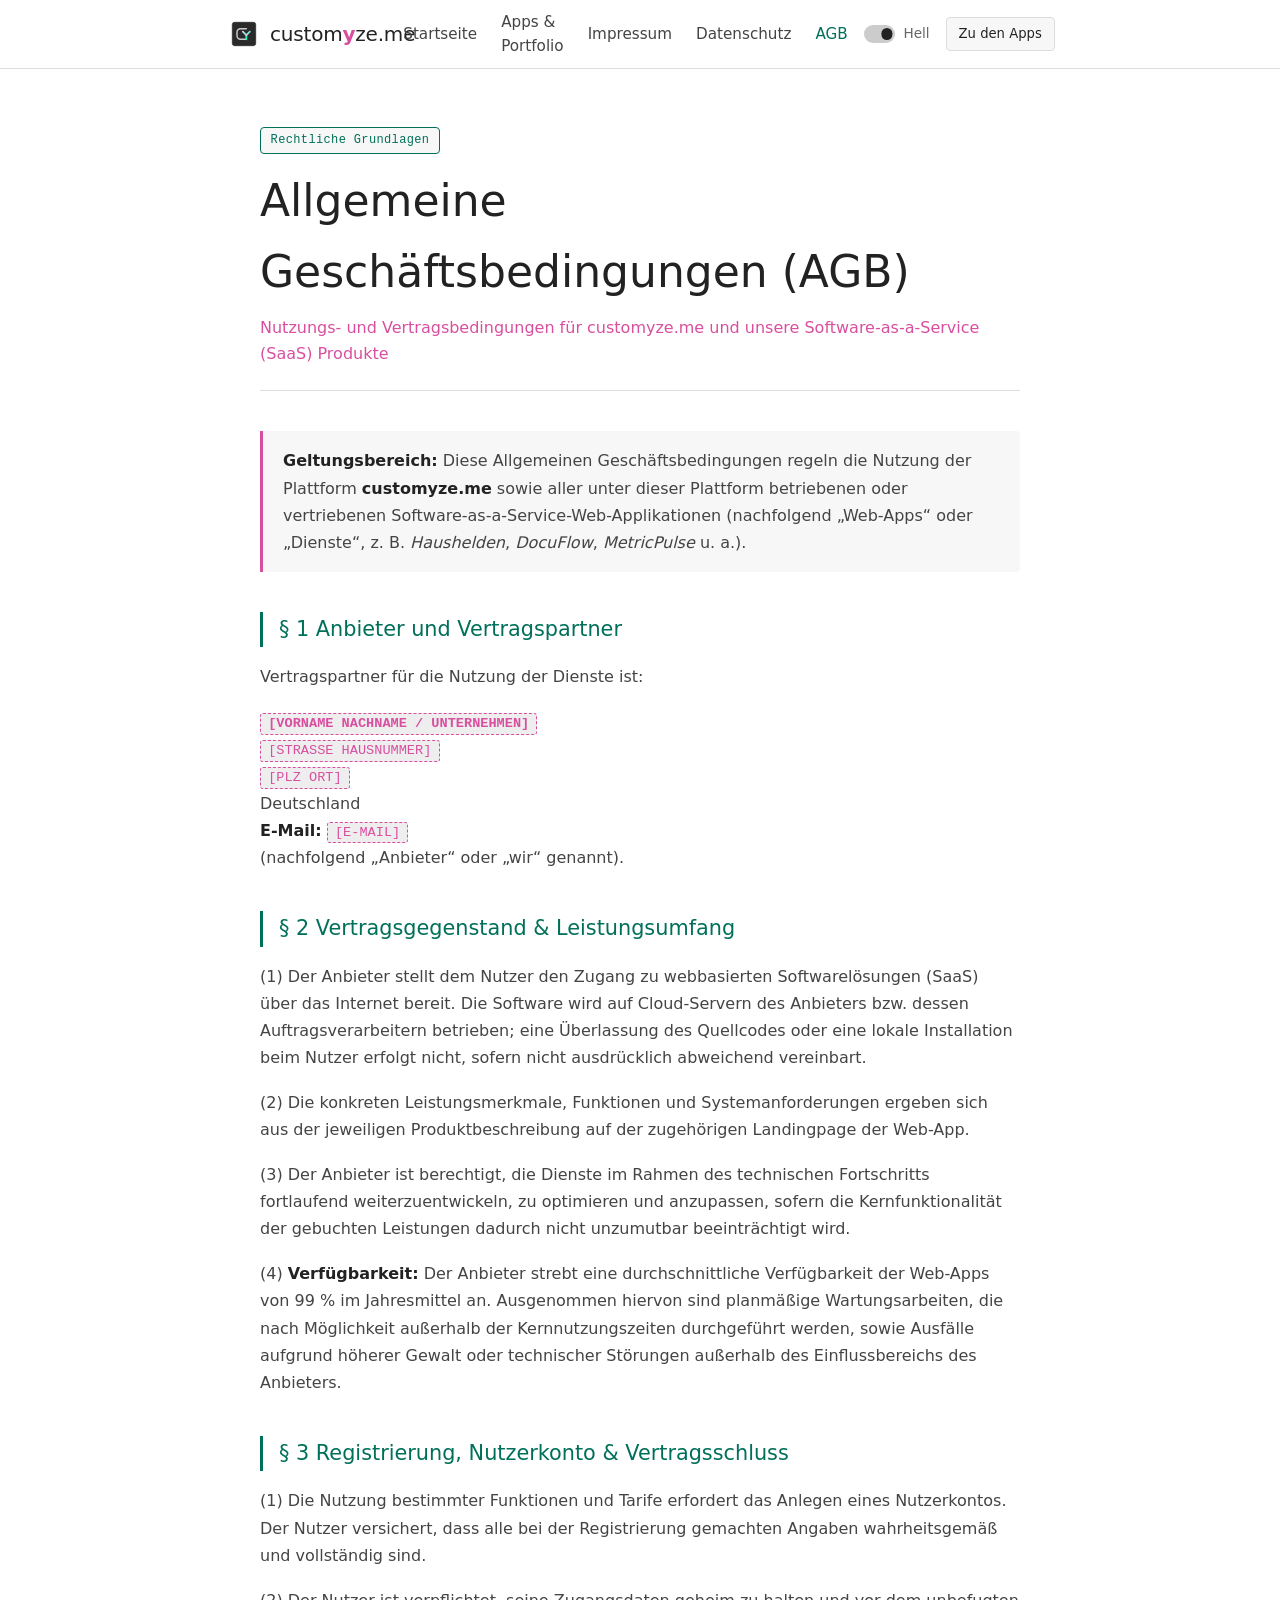
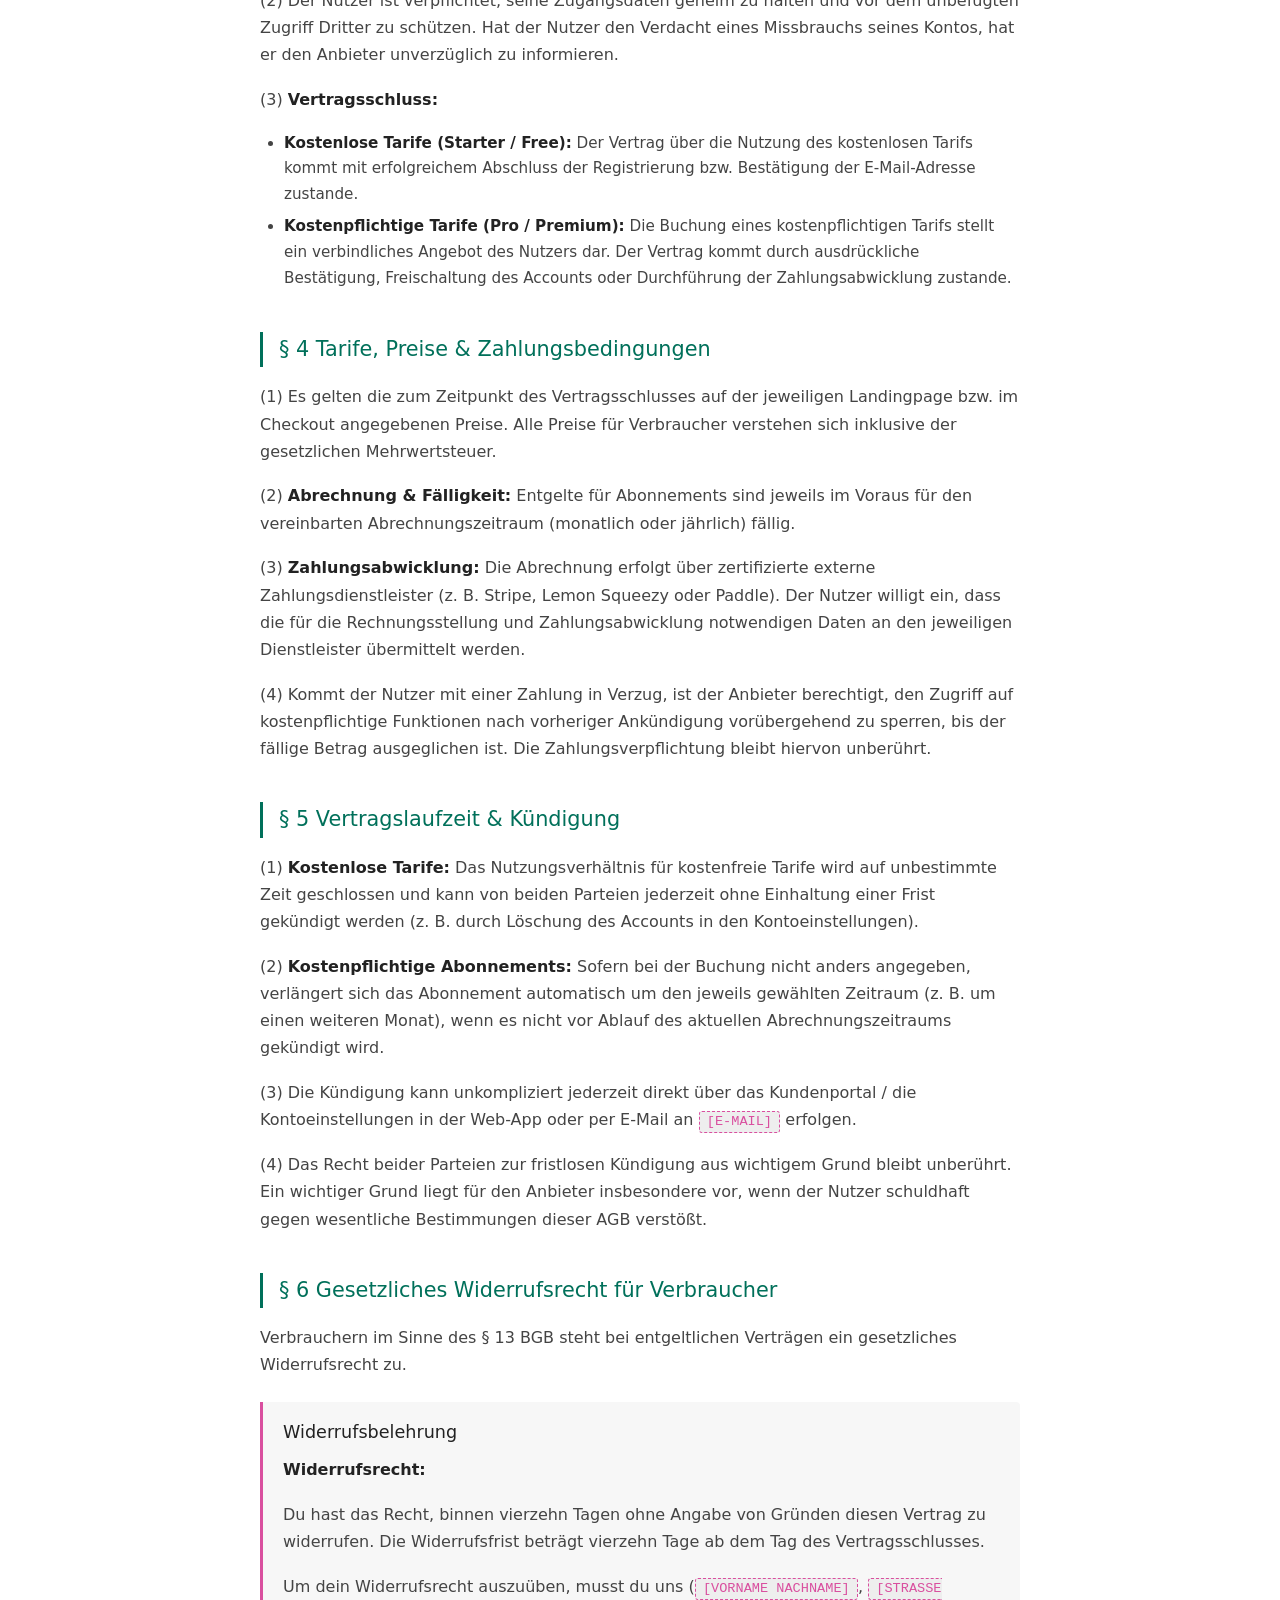
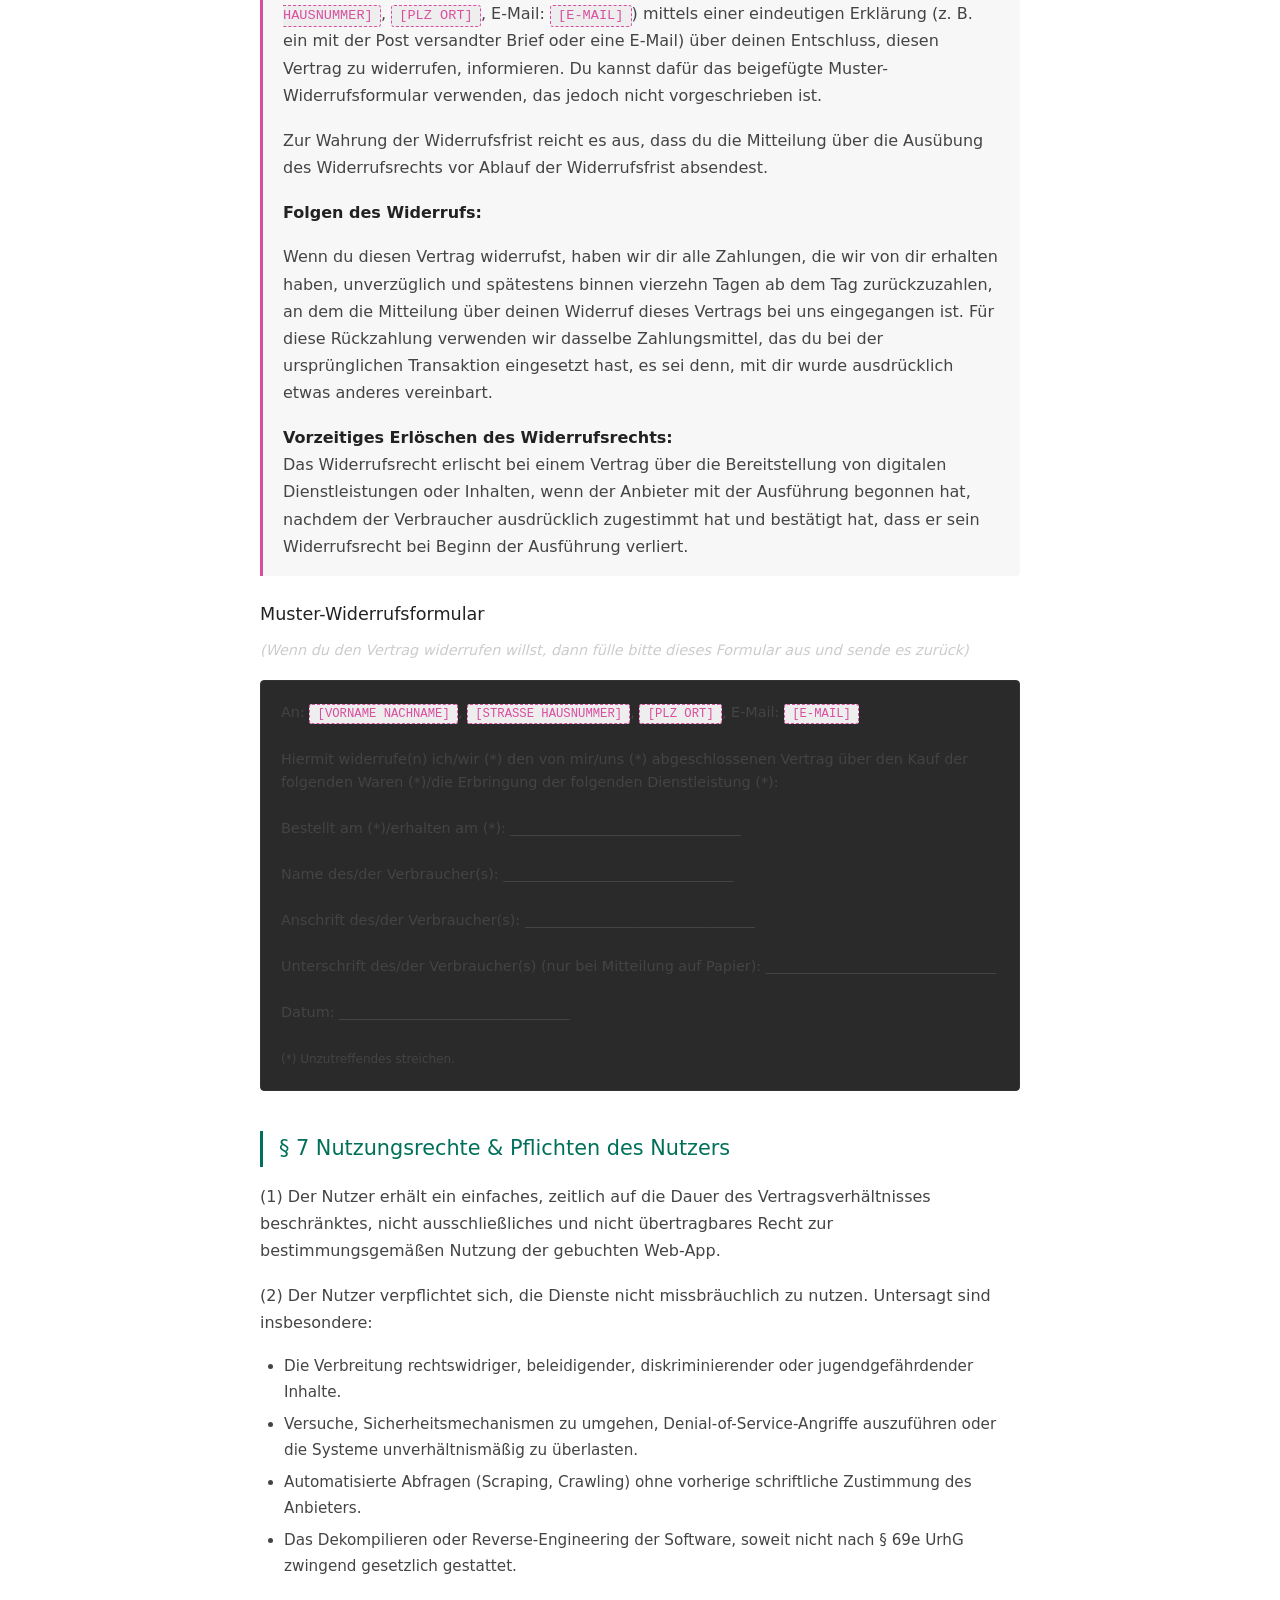
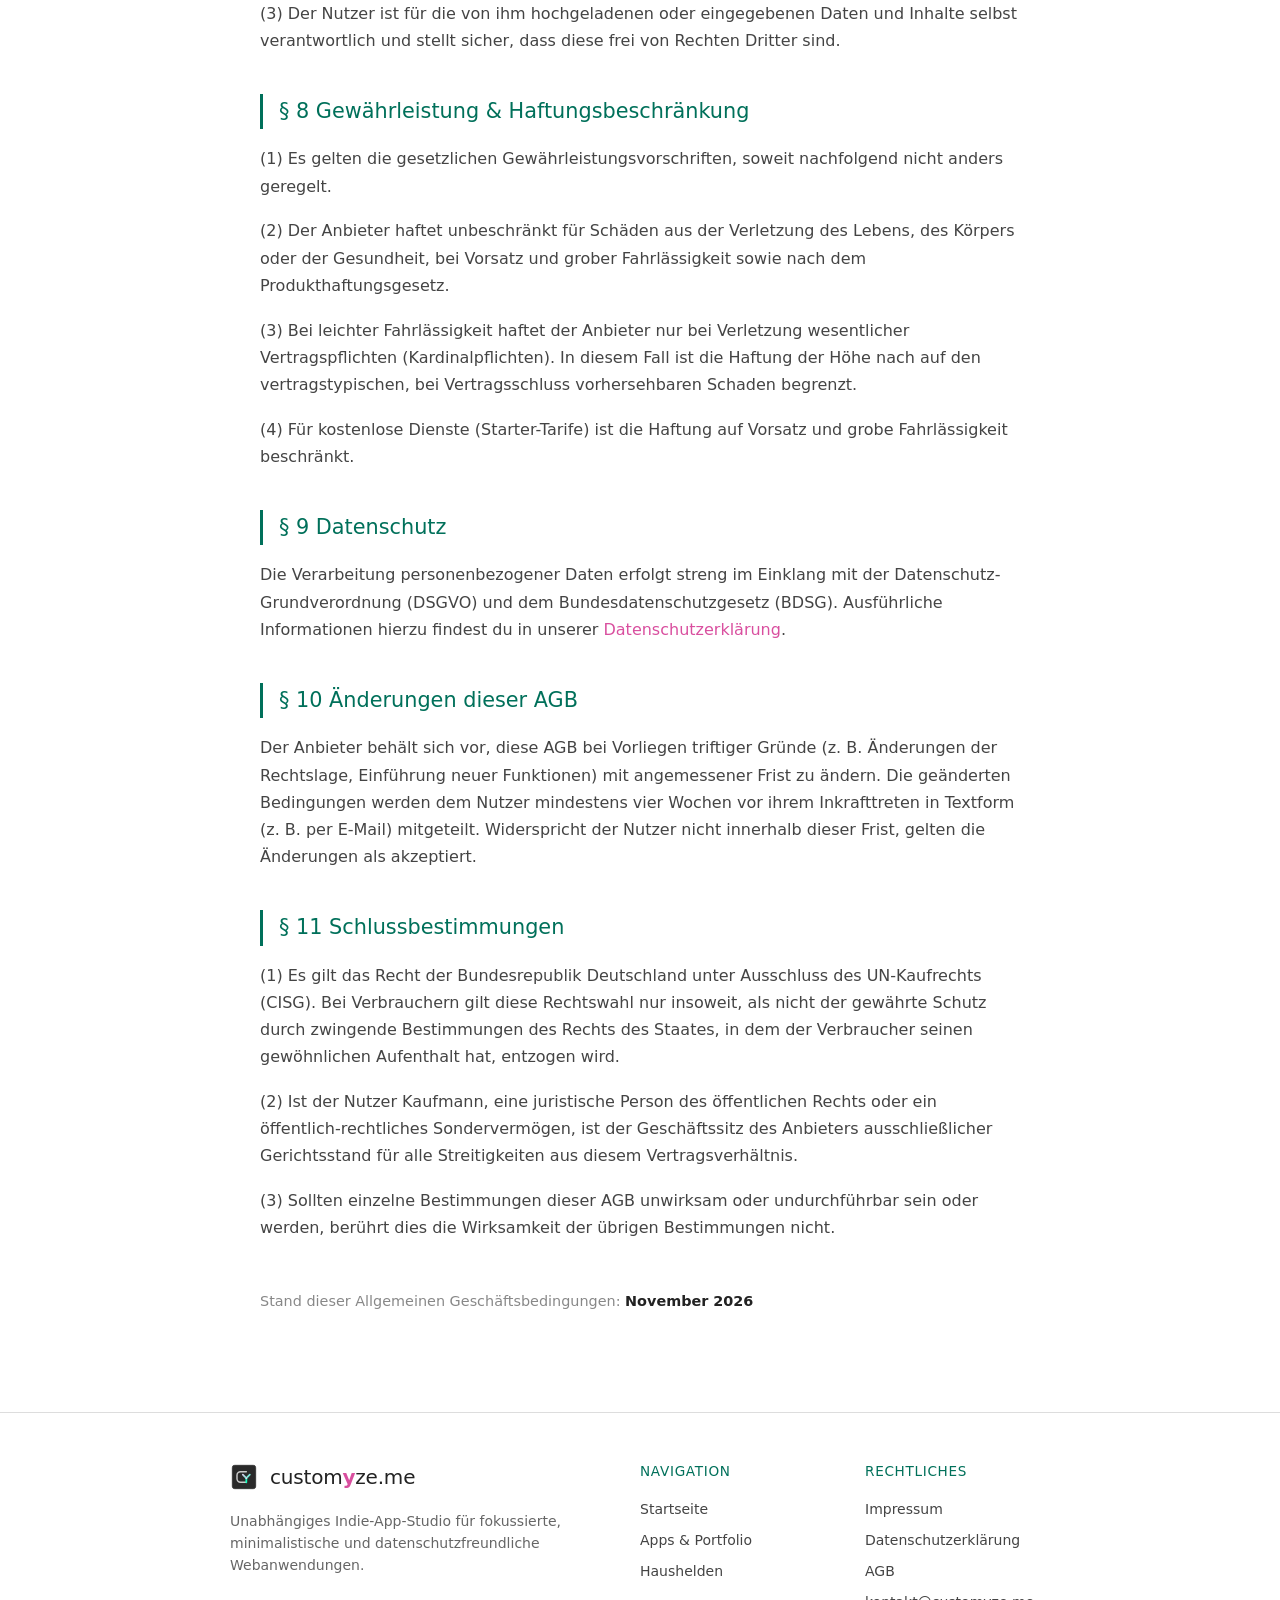
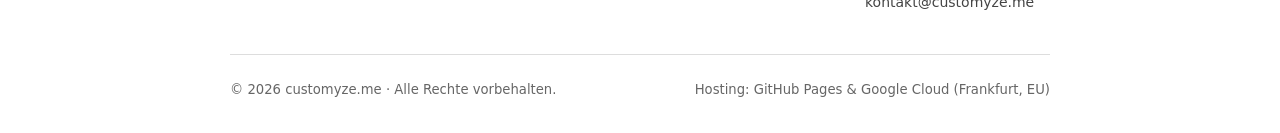
==== commit dd01f04e: "Redesign website aesthetic oriented towards mrokon.de: architectural minimalism, mint & pink palette" ====
--- a/agb/index.html
+++ b/agb/index.html
@@ -1,4 +1,4 @@
-<!DOCTYPE html>
+﻿<!DOCTYPE html>
 <html lang="de">
 <head>
   <meta charset="UTF-8">
@@ -47,6 +47,11 @@
       </nav>
 
       <div class="nav-actions">
+        <label class="theme-switch" for="theme-toggle" title="Farbmodus umschalten">
+          <input type="checkbox" id="theme-toggle" aria-label="Farbmodus umschalten">
+          <span class="slider" aria-hidden="true"></span>
+          <span class="mode-label">Dunkel</span>
+        </label>
         <a href="/#apps" class="btn btn-sm btn-secondary">Zu den Apps</a>
       </div>
     </div>
--- a/assets/css/main.css
+++ b/assets/css/main.css
@@ -1,52 +1,67 @@
 /* ==========================================================================
-   customyze.me - Central Design System
-   Modern Dark-Mode-First UI with CSS Custom Properties
+   customyze.me - Design System (Inspired by mrokon.de)
+   Architectural, Minimalist, High-Contrast & Eco-Friendly
    ========================================================================== */
 
 :root {
-  /* Color Palette */
-  --bg: #090a0f;
-  --bg-alt: #0f121a;
-  --surface: #141824;
-  --surface-card: #161b29;
-  --surface-hover: #1c2234;
-  --border: #232b3e;
-  --border-hover: #3b4664;
-  
-  /* Text */
-  --text: #f3f4f6;
-  --text-muted: #94a3b8;
-  --text-dim: #64748b;
-  
-  /* Accent: Electric Sky / Cyan */
-  --accent: #38bdf8;
-  --accent-hover: #0ea5e9;
-  --accent-subtle: rgba(56, 189, 248, 0.12);
-  --accent-border: rgba(56, 189, 248, 0.35);
-  --accent-glow: rgba(56, 189, 248, 0.25);
-  --accent-gradient: linear-gradient(135deg, #38bdf8 0%, #6366f1 100%);
-  
-  /* Status / Success */
-  --success: #10b981;
-  --success-subtle: rgba(16, 185, 129, 0.15);
-  --warning: #f59e0b;
-  
+  /* Core Color Tokens from mrokon.de */
+  --accent-pink-dark: #D94F9F;
+  --accent-pink-light: #FDC5F6;
+  --accent-green-dark: #00705a;
+  --accent-green-light: #15FFBC;
+  --text-dark: #222;
+  --text-light: #fff;
+  --text-grey-dark: #888;
+  --text-grey-light: #cccccc;
+  --text-grey-mid: #444;
+  --bg-dark: #1a1a1a;
+  --bg-light: #fff;
+  --bg-box-dark: #2a2a2a;
+  --bg-box-light: #f7f7f7;
+  --border-color: #333;
+
+  /* Active Theme Variables (Dark Mode Default) */
+  --bg: var(--bg-dark);
+  --box: var(--bg-box-dark);
+  --text: var(--text-light);
+  --copy: var(--text-grey-light);
+  --muted: var(--text-grey-dark);
+  --green: var(--accent-green-light);
+  --pink: var(--accent-pink-light);
+  --line: var(--border-color);
+  --hover: #333;
+
+  /* Compatibility & Semantic Aliases */
+  --surface: var(--box);
+  --surface-card: var(--box);
+  --surface-hover: var(--hover);
+  --border: var(--line);
+  --border-hover: var(--green);
+  --text-muted: var(--copy);
+  --text-dim: var(--muted);
+  --accent: var(--green);
+  --radius: 4px;
+  --radius-sm: 3px;
+  --radius-lg: 6px;
+  --radius-full: 9999px;
+  --max-width: 860px;
+
   /* Typography */
-  --font-sans: -apple-system, BlinkMacSystemFont, "Segoe UI", Roboto, Oxygen-Sans, Ubuntu, Cantarell, "Helvetica Neue", sans-serif;
+  --font-sans: -apple-system, BlinkMacSystemFont, 'Segoe UI', system-ui, -apple-system, sans-serif;
   --font-mono: ui-monospace, SFMono-Regular, "SF Mono", Menlo, Consolas, "Liberation Mono", monospace;
-  
-  /* Spacing & Layout */
-  --max-width: 1140px;
-  --radius-sm: 6px;
-  --radius: 12px;
-  --radius-lg: 20px;
-  --radius-full: 9999px;
-  
-  /* Transitions & Shadows */
-  --transition: all 0.2s cubic-bezier(0.16, 1, 0.3, 1);
-  --shadow-sm: 0 2px 4px rgba(0, 0, 0, 0.25);
-  --shadow: 0 10px 30px -10px rgba(0, 0, 0, 0.5);
-  --shadow-lg: 0 20px 40px -15px rgba(0, 0, 0, 0.7);
+  --transition: background 0.25s ease, color 0.25s ease, border-color 0.25s ease;
+}
+
+body.light-mode {
+  --bg: var(--bg-light);
+  --box: var(--bg-box-light);
+  --text: var(--text-dark);
+  --copy: var(--text-grey-mid);
+  --muted: #666;
+  --green: var(--accent-green-dark);
+  --pink: var(--accent-pink-dark);
+  --line: #ddd;
+  --hover: #eee;
 }
 
 /* Base Reset */
@@ -61,19 +76,18 @@
   background-color: var(--bg);
   color: var(--text);
   line-height: 1.6;
+  font-size: 16px;
   scroll-behavior: smooth;
   -webkit-font-smoothing: antialiased;
-  -moz-osx-font-smoothing: grayscale;
 }
 
 body {
   min-height: 100vh;
   display: flex;
   flex-direction: column;
-  background-image: 
-    radial-gradient(circle at 50% -10%, rgba(56, 189, 248, 0.08) 0%, transparent 60%),
-    radial-gradient(circle at 100% 40%, rgba(99, 102, 241, 0.04) 0%, transparent 40%);
-  background-attachment: fixed;
+  background-color: var(--bg);
+  color: var(--text);
+  transition: var(--transition);
 }
 
 img, svg {
@@ -82,13 +96,27 @@
 }
 
 a {
-  color: inherit;
+  color: var(--pink);
   text-decoration: none;
-  transition: var(--transition);
+  transition: color 0.2s ease;
+}
+
+a:hover {
+  color: var(--green);
+}
+
+a:focus-visible, button:focus-visible, summary:focus-visible {
+  outline: 2px solid var(--green);
+  outline-offset: 3px;
 }
 
 ul, ol {
   list-style: none;
+}
+
+p {
+  font-size: 1rem;
+  color: var(--copy);
 }
 
 /* Layout Container */
@@ -97,12 +125,11 @@
   max-width: var(--max-width);
   margin-left: auto;
   margin-right: auto;
-  padding-left: 1.5rem;
-  padding-right: 1.5rem;
+  padding: 0 1.25rem;
 }
 
 .container-narrow {
-  max-width: 820px;
+  max-width: 800px;
 }
 
 /* ==========================================================================
@@ -112,10 +139,9 @@
   position: sticky;
   top: 0;
   z-index: 100;
-  background-color: rgba(9, 10, 15, 0.85);
-  backdrop-filter: blur(14px);
-  -webkit-backdrop-filter: blur(14px);
-  border-bottom: 1px solid var(--border);
+  background-color: var(--bg);
+  border-bottom: 1px solid var(--line);
+  transition: var(--transition);
 }
 
 .nav-container {
@@ -123,83 +149,129 @@
   align-items: center;
   justify-content: space-between;
   height: 4.25rem;
+  gap: 1rem;
 }
 
 .brand-link {
   display: inline-flex;
   align-items: center;
   gap: 0.75rem;
+  font-weight: 500;
+  font-size: 1.25rem;
+  letter-spacing: -0.01em;
+  color: var(--text);
+}
+
+.brand-link:hover {
+  color: var(--text);
+}
+
+.brand-link img {
+  width: 28px;
+  height: 28px;
+}
+
+.brand-accent {
+  color: var(--pink);
   font-weight: 700;
-  font-size: 1.2rem;
-  letter-spacing: -0.02em;
-}
-
-.brand-link:hover {
-  opacity: 0.9;
-}
-
-.brand-link img {
-  width: 32px;
-  height: 32px;
-}
-
-.brand-accent {
-  color: var(--accent);
+  transition: color 0.2s ease;
+}
+
+.brand-link:hover .brand-accent {
+  color: var(--green);
+}
+
+.nav-menu {
+  display: flex;
+  align-items: center;
+  gap: 1.5rem;
+}
+
+.nav-link {
+  font-size: 0.95rem;
+  color: var(--copy);
+  padding: 0.25rem 0;
+}
+
+.nav-link:hover,
+.nav-link.active {
+  color: var(--green);
+}
+
+.nav-actions {
+  display: flex;
+  align-items: center;
+  gap: 1rem;
+}
+
+/* Theme Switcher Toggle (matching mrokon.de) */
+.theme-switch {
+  display: inline-flex;
+  align-items: center;
+  gap: 0.5rem;
+  font-size: 0.9rem;
+  user-select: none;
+  color: var(--pink);
+  cursor: pointer;
+}
+
+.theme-switch .slider {
+  width: 2.2em;
+  height: 1.2em;
+  background: #333;
+  border-radius: 1em;
   position: relative;
   display: inline-block;
-  text-shadow: 0 0 12px var(--accent-glow);
-}
-
-.nav-menu {
-  display: flex;
-  align-items: center;
-  gap: 1.75rem;
-}
-
-.nav-link {
-  font-size: 0.9375rem;
-  color: var(--text-muted);
-  font-weight: 500;
-  padding: 0.35rem 0;
-  position: relative;
-}
-
-.nav-link:hover,
-.nav-link.active {
-  color: var(--text);
-}
-
-.nav-link.active::after {
+  transition: background 0.3s;
+}
+
+.theme-switch .slider::before {
   content: "";
   position: absolute;
-  bottom: -2px;
-  left: 0;
-  right: 0;
-  height: 2px;
-  background: var(--accent);
-  border-radius: var(--radius-full);
-}
-
-.nav-actions {
-  display: flex;
-  align-items: center;
-  gap: 1rem;
+  left: 0.2em;
+  top: 0.2em;
+  width: 0.8em;
+  height: 0.8em;
+  background: #fff;
+  border-radius: 50%;
+  transition: transform 0.3s, background 0.3s;
+}
+
+.theme-switch input[type="checkbox"] {
+  position: absolute;
+  opacity: 0;
+  width: 1px;
+  height: 1px;
+}
+
+body.light-mode .theme-switch .slider {
+  background: #ccc;
+}
+
+body.light-mode .theme-switch .slider::before {
+  background: #222;
+  transform: translateX(1em);
+}
+
+.mode-label {
+  font-size: 0.85rem;
+  color: var(--muted);
 }
 
 /* Mobile Nav Toggle */
 .mobile-nav-toggle {
   display: none;
-  background: none;
-  border: 1px solid var(--border);
-  border-radius: var(--radius-sm);
-  padding: 0.5rem;
+  background: transparent;
+  border: 1px solid var(--line);
+  border-radius: var(--radius);
+  padding: 0.4rem;
   color: var(--text);
   cursor: pointer;
 }
 
 .mobile-nav-toggle svg {
-  width: 22px;
-  height: 22px;
+  width: 20px;
+  height: 20px;
 }
 
 /* ==========================================================================
@@ -209,63 +281,55 @@
   display: inline-flex;
   align-items: center;
   justify-content: center;
-  gap: 0.5rem;
-  padding: 0.625rem 1.25rem;
-  font-size: 0.9375rem;
-  font-weight: 600;
+  gap: 0.4rem;
+  padding: 0.55rem 1.1rem;
+  font-size: 0.9rem;
+  font-weight: 500;
   border-radius: var(--radius);
   border: 1px solid transparent;
   cursor: pointer;
   transition: var(--transition);
   white-space: nowrap;
+  font-family: inherit;
 }
 
 .btn-sm {
-  padding: 0.4rem 0.875rem;
-  font-size: 0.85rem;
-  border-radius: var(--radius-sm);
+  padding: 0.35rem 0.75rem;
+  font-size: 0.825rem;
 }
 
 .btn-lg {
-  padding: 0.85rem 1.75rem;
-  font-size: 1.05rem;
+  padding: 0.7rem 1.4rem;
+  font-size: 1rem;
 }
 
 .btn-primary {
-  background: var(--accent-gradient);
-  color: #050811;
-  font-weight: 700;
-  box-shadow: 0 4px 14px var(--accent-glow);
+  background: var(--green);
+  color: var(--bg-dark);
+  border-color: var(--green);
+  font-weight: 600;
+}
+
+body.light-mode .btn-primary {
+  color: #fff;
 }
 
 .btn-primary:hover {
-  transform: translateY(-1px);
-  box-shadow: 0 6px 20px var(--accent-glow);
-  filter: brightness(1.08);
+  background: var(--pink);
+  border-color: var(--pink);
+  color: var(--bg-dark);
 }
 
 .btn-secondary {
-  background: var(--surface);
-  border-color: var(--border);
+  background: var(--box);
+  border-color: var(--line);
   color: var(--text);
 }
 
 .btn-secondary:hover {
-  background: var(--surface-hover);
-  border-color: var(--border-hover);
-  color: #fff;
-  transform: translateY(-1px);
-}
-
-.btn-outline {
-  background: transparent;
-  border-color: var(--border);
-  color: var(--text);
-}
-
-.btn-outline:hover {
-  border-color: var(--accent);
-  color: var(--accent);
+  background: var(--hover);
+  border-color: var(--green);
+  color: var(--green);
 }
 
 .badge {
@@ -273,114 +337,90 @@
   align-items: center;
   gap: 0.4rem;
   font-size: 0.75rem;
-  font-weight: 600;
-  letter-spacing: 0.04em;
-  text-transform: uppercase;
-  padding: 0.25rem 0.65rem;
-  border-radius: var(--radius-full);
-  background: var(--surface);
-  border: 1px solid var(--border);
-  color: var(--text-muted);
+  font-family: var(--font-mono);
+  letter-spacing: 0.03em;
+  padding: 0.2rem 0.6rem;
+  border-radius: var(--radius);
+  background: var(--box);
+  border: 1px solid var(--line);
+  color: var(--copy);
 }
 
 .badge-accent {
-  background: var(--accent-subtle);
-  border-color: var(--accent-border);
-  color: var(--accent);
-}
-
-.badge-success {
-  background: var(--success-subtle);
-  border-color: rgba(16, 185, 129, 0.4);
-  color: var(--success);
-}
-
-.badge-pill {
-  border-radius: var(--radius-full);
+  color: var(--green);
+  border-color: var(--green);
 }
 
 .status-dot {
-  width: 7px;
-  height: 7px;
+  width: 6px;
+  height: 6px;
   border-radius: 50%;
-  background-color: var(--success);
-  box-shadow: 0 0 8px var(--success);
+  background-color: var(--green);
 }
 
 /* ==========================================================================
    Hero Section
    ========================================================================== */
 .hero-section {
-  padding: 5rem 0 3.5rem;
-  text-align: center;
-  position: relative;
+  padding: 4.5rem 0 3rem;
+  border-bottom: 1px solid var(--line);
 }
 
 .hero-content {
-  max-width: 800px;
-  margin: 0 auto;
+  text-align: left;
 }
 
 .hero-badge-wrap {
-  margin-bottom: 1.5rem;
+  margin-bottom: 1.25rem;
 }
 
 .hero-title {
-  font-size: clamp(2.3rem, 5vw, 3.8rem);
-  font-weight: 800;
-  line-height: 1.15;
-  letter-spacing: -0.035em;
+  font-size: clamp(2rem, 4.5vw, 3rem);
+  font-weight: 300;
+  line-height: 1.25;
+  letter-spacing: -0.02em;
   margin-bottom: 1.25rem;
+  color: var(--text);
 }
 
 .gradient-text {
-  background: var(--accent-gradient);
-  -webkit-background-clip: text;
-  -webkit-text-fill-color: transparent;
+  color: var(--green);
+  font-weight: 400;
 }
 
 .hero-description {
-  font-size: clamp(1.05rem, 2vw, 1.25rem);
-  color: var(--text-muted);
-  line-height: 1.6;
-  margin-bottom: 2.25rem;
-  max-width: 660px;
-  margin-left: auto;
-  margin-right: auto;
+  font-size: 1.1rem;
+  color: var(--copy);
+  line-height: 1.65;
+  margin-bottom: 2rem;
+  max-width: 720px;
 }
 
 .hero-cta-group {
   display: flex;
   align-items: center;
-  justify-content: center;
   gap: 1rem;
   flex-wrap: wrap;
 }
 
-/* ==========================================================================
-   App Mockup Container (Hero Screenshot Placeholder)
-   ========================================================================== */
+/* Mockup Window Container */
 .mockup-wrapper {
-  margin-top: 3.5rem;
-  position: relative;
-  perspective: 1000px;
+  margin-top: 2.5rem;
 }
 
 .mockup-window {
-  background: var(--surface-card);
-  border: 1px solid var(--border);
-  border-radius: var(--radius-lg);
+  background: var(--box);
+  border: 1px solid var(--line);
+  border-radius: var(--radius);
   overflow: hidden;
-  box-shadow: var(--shadow-lg), 0 0 35px rgba(56, 189, 248, 0.08);
-  transition: var(--transition);
 }
 
 .mockup-header {
   display: flex;
   align-items: center;
-  padding: 0.75rem 1rem;
-  background: var(--surface);
-  border-bottom: 1px solid var(--border);
+  padding: 0.6rem 1rem;
+  background: var(--hover);
+  border-bottom: 1px solid var(--line);
   gap: 0.75rem;
 }
 
@@ -390,565 +430,487 @@
 }
 
 .mockup-dot {
-  width: 10px;
-  height: 10px;
+  width: 8px;
+  height: 8px;
   border-radius: 50%;
-  background: var(--border);
-}
-
-.mockup-dot:nth-child(1) { background: #ef4444; }
-.mockup-dot:nth-child(2) { background: #f59e0b; }
-.mockup-dot:nth-child(3) { background: #10b981; }
+  background: var(--muted);
+}
 
 .mockup-address-bar {
   flex: 1;
   background: var(--bg);
-  border: 1px solid var(--border);
+  border: 1px solid var(--line);
   border-radius: var(--radius-sm);
-  padding: 0.3rem 0.75rem;
+  padding: 0.25rem 0.65rem;
   font-family: var(--font-mono);
   font-size: 0.75rem;
-  color: var(--text-dim);
-  text-align: left;
-  display: flex;
-  align-items: center;
-  gap: 0.5rem;
+  color: var(--muted);
 }
 
 .mockup-address-bar span.secure {
-  color: var(--success);
+  color: var(--green);
 }
 
 .mockup-body {
   padding: 2.5rem 1.5rem;
-  min-height: 320px;
+  min-height: 240px;
   display: flex;
   flex-direction: column;
   justify-content: center;
   align-items: center;
-  background: 
-    linear-gradient(rgba(20, 24, 36, 0.95), rgba(20, 24, 36, 0.95)),
-    repeating-linear-gradient(0deg, transparent, transparent 24px, rgba(35, 43, 62, 0.4) 24px, rgba(35, 43, 62, 0.4) 25px),
-    repeating-linear-gradient(90deg, transparent, transparent 24px, rgba(35, 43, 62, 0.4) 24px, rgba(35, 43, 62, 0.4) 25px);
+  background: var(--box);
 }
 
 .mockup-placeholder-content {
   text-align: center;
-  max-width: 440px;
+  max-width: 480px;
 }
 
 .mockup-placeholder-icon {
-  width: 56px;
-  height: 56px;
-  margin: 0 auto 1.25rem;
-  background: var(--accent-subtle);
-  border: 1px solid var(--accent-border);
+  width: 44px;
+  height: 44px;
+  margin: 0 auto 1rem;
+  background: var(--bg);
+  border: 1px solid var(--line);
   border-radius: var(--radius);
   display: flex;
   align-items: center;
   justify-content: center;
-  color: var(--accent);
+  color: var(--green);
 }
 
 /* ==========================================================================
-   Section Styling & Grid Layouts
+   Sections, Headlines & Grids
    ========================================================================== */
 .section {
-  padding: 5rem 0;
-  position: relative;
+  padding: 3.5rem 0;
+  border-bottom: 1px solid var(--line);
 }
 
 .section-alt {
-  background-color: var(--bg-alt);
-  border-top: 1px solid var(--border);
-  border-bottom: 1px solid var(--border);
+  background-color: var(--bg);
 }
 
 .section-header {
-  text-align: center;
-  max-width: 680px;
-  margin: 0 auto 3.5rem;
+  margin-bottom: 2.25rem;
 }
 
 .section-tag {
-  margin-bottom: 0.75rem;
+  margin-bottom: 0.5rem;
 }
 
 .section-title {
-  font-size: clamp(1.8rem, 3.5vw, 2.5rem);
-  font-weight: 800;
-  letter-spacing: -0.025em;
+  font-size: 1.5rem;
+  font-weight: 400;
+  color: var(--green);
+  border-left: 3px solid var(--green);
+  padding-left: 1rem;
+  margin-bottom: 0.5rem;
+}
+
+.section-subtitle {
+  color: var(--muted);
+  font-size: 0.95rem;
+  padding-left: 1.25rem;
+}
+
+/* App Portfolio Cards */
+.app-grid {
+  display: flex;
+  flex-direction: column;
+  gap: 1.5rem;
+}
+
+.app-card {
+  background: var(--box);
+  border: 1px solid var(--line);
+  border-left: 3px solid var(--green);
+  border-radius: var(--radius);
+  padding: 1.75rem;
+  transition: var(--transition);
+}
+
+.app-card:hover {
+  background: var(--hover);
+  border-color: var(--line);
+  border-left-color: var(--pink);
+}
+
+.app-card-top {
+  display: flex;
+  align-items: center;
+  justify-content: space-between;
   margin-bottom: 1rem;
 }
 
-.section-subtitle {
-  color: var(--text-muted);
-  font-size: 1.05rem;
-}
-
-/* App Portfolio Grid */
-.app-grid {
-  display: grid;
-  grid-template-columns: repeat(auto-fit, minmax(320px, 1fr));
-  gap: 2rem;
-}
-
-.app-card {
-  background: var(--surface-card);
-  border: 1px solid var(--border);
-  border-radius: var(--radius-lg);
-  padding: 2rem;
+.app-card-icon {
+  width: 40px;
+  height: 40px;
+  border-radius: var(--radius);
+  background: var(--bg);
+  border: 1px solid var(--line);
+  display: flex;
+  align-items: center;
+  justify-content: center;
+  color: var(--pink);
+}
+
+.app-card:hover .app-card-icon {
+  color: var(--green);
+}
+
+.app-card-title {
+  font-size: 1.3rem;
+  font-weight: 500;
+  color: var(--text);
+  margin-bottom: 0.4rem;
+}
+
+.app-card-desc {
+  color: var(--copy);
+  font-size: 0.95rem;
+  line-height: 1.6;
+  margin-bottom: 1.25rem;
+}
+
+.app-card-features {
+  margin-bottom: 1.5rem;
   display: flex;
   flex-direction: column;
-  position: relative;
-  overflow: hidden;
-  transition: var(--transition);
-}
-
-.app-card::before {
-  content: "";
-  position: absolute;
-  top: 0;
-  left: 0;
-  right: 0;
-  height: 3px;
-  background: var(--accent-gradient);
-  opacity: 0;
-  transition: var(--transition);
-}
-
-.app-card:hover {
-  transform: translateY(-4px);
-  border-color: var(--border-hover);
-  box-shadow: var(--shadow);
-}
-
-.app-card:hover::before {
-  opacity: 1;
-}
-
-.app-card-top {
-  display: flex;
-  align-items: flex-start;
-  justify-content: space-between;
-  margin-bottom: 1.25rem;
-}
-
-.app-card-icon {
-  width: 52px;
-  height: 52px;
-  border-radius: var(--radius);
-  background: var(--surface);
-  border: 1px solid var(--border);
-  display: flex;
-  align-items: center;
-  justify-content: center;
-  color: var(--accent);
-}
-
-.app-card-title {
-  font-size: 1.4rem;
-  font-weight: 700;
-  margin-bottom: 0.5rem;
-  letter-spacing: -0.02em;
-}
-
-.app-card-desc {
-  color: var(--text-muted);
-  font-size: 0.95rem;
-  line-height: 1.55;
-  margin-bottom: 1.5rem;
-}
-
-.app-card-features {
-  margin-bottom: 2rem;
-  display: flex;
-  flex-direction: column;
-  gap: 0.6rem;
+  gap: 0.4rem;
 }
 
 .app-card-features li {
   display: flex;
   align-items: center;
-  gap: 0.6rem;
+  gap: 0.5rem;
   font-size: 0.875rem;
-  color: var(--text-muted);
+  color: var(--copy);
 }
 
 .app-card-features li svg {
-  color: var(--accent);
+  color: var(--green);
   flex-shrink: 0;
 }
 
 .app-card-actions {
-  margin-top: auto;
   display: flex;
   align-items: center;
   gap: 0.75rem;
-}
-
-.app-card-actions .btn {
-  flex: 1;
-}
-
-.app-card-actions .btn-icon-only {
-  flex: 0 0 auto;
-  padding: 0.625rem;
-  border-radius: var(--radius);
+  flex-wrap: wrap;
 }
 
 /* Feature 3-Grid */
 .feature-grid {
   display: grid;
-  grid-template-columns: repeat(auto-fit, minmax(280px, 1fr));
-  gap: 2rem;
+  grid-template-columns: repeat(auto-fit, minmax(240px, 1fr));
+  gap: 1.25rem;
 }
 
 .feature-card {
-  background: var(--surface-card);
-  border: 1px solid var(--border);
-  border-radius: var(--radius);
-  padding: 2rem;
+  background: var(--box);
+  border: 1px solid var(--line);
+  border-radius: var(--radius);
+  padding: 1.5rem;
   transition: var(--transition);
 }
 
 .feature-card:hover {
-  border-color: var(--border-hover);
-  background: var(--surface-hover);
+  background: var(--hover);
 }
 
 .feature-icon-box {
-  width: 48px;
-  height: 48px;
-  border-radius: var(--radius);
-  background: var(--accent-subtle);
-  border: 1px solid var(--accent-border);
-  color: var(--accent);
+  width: 38px;
+  height: 38px;
+  border-radius: var(--radius);
+  background: var(--bg);
+  border: 1px solid var(--line);
+  color: var(--green);
   display: flex;
   align-items: center;
   justify-content: center;
-  margin-bottom: 1.25rem;
+  margin-bottom: 1rem;
 }
 
 .feature-title {
-  font-size: 1.2rem;
-  font-weight: 700;
-  margin-bottom: 0.5rem;
+  font-size: 1.1rem;
+  font-weight: 500;
+  color: var(--text);
+  margin-bottom: 0.4rem;
 }
 
 .feature-desc {
-  color: var(--text-muted);
-  font-size: 0.9375rem;
-  line-height: 1.6;
-}
-
-/* 3-Step Workflow ("So funktioniert's") */
+  color: var(--copy);
+  font-size: 0.9rem;
+  line-height: 1.55;
+}
+
+/* Workflow Grid */
 .workflow-grid {
   display: grid;
-  grid-template-columns: repeat(auto-fit, minmax(280px, 1fr));
-  gap: 2rem;
-  counter-reset: workflow-counter;
+  grid-template-columns: repeat(auto-fit, minmax(240px, 1fr));
+  gap: 1.25rem;
 }
 
 .workflow-card {
-  background: var(--surface-card);
-  border: 1px solid var(--border);
-  border-radius: var(--radius);
-  padding: 2.25rem 2rem;
-  position: relative;
+  background: var(--box);
+  border: 1px solid var(--line);
+  border-left: 3px solid var(--pink);
+  border-radius: var(--radius);
+  padding: 1.5rem;
 }
 
 .workflow-step-num {
   font-family: var(--font-mono);
-  font-size: 0.875rem;
-  font-weight: 700;
-  color: var(--accent);
-  background: var(--accent-subtle);
-  border: 1px solid var(--accent-border);
-  padding: 0.25rem 0.65rem;
-  border-radius: var(--radius-sm);
-  display: inline-block;
-  margin-bottom: 1.25rem;
+  font-size: 0.8rem;
+  color: var(--pink);
+  margin-bottom: 0.75rem;
+  display: block;
 }
 
 .workflow-title {
-  font-size: 1.2rem;
-  font-weight: 700;
-  margin-bottom: 0.75rem;
+  font-size: 1.1rem;
+  font-weight: 500;
+  color: var(--text);
+  margin-bottom: 0.5rem;
 }
 
 .workflow-desc {
-  color: var(--text-muted);
-  font-size: 0.9375rem;
-  line-height: 1.6;
-}
-
-/* ==========================================================================
-   Pricing Section
-   ========================================================================== */
+  color: var(--copy);
+  font-size: 0.9rem;
+}
+
+/* Pricing Grid */
 .pricing-grid {
   display: grid;
-  grid-template-columns: repeat(auto-fit, minmax(300px, 1fr));
-  gap: 2rem;
-  max-width: 860px;
-  margin: 0 auto;
+  grid-template-columns: repeat(auto-fit, minmax(280px, 1fr));
+  gap: 1.5rem;
+  margin-top: 1rem;
 }
 
 .pricing-card {
-  background: var(--surface-card);
-  border: 1px solid var(--border);
-  border-radius: var(--radius-lg);
-  padding: 2.5rem 2rem;
+  background: var(--box);
+  border: 1px solid var(--line);
+  border-radius: var(--radius);
+  padding: 2rem 1.5rem;
   display: flex;
   flex-direction: column;
-  position: relative;
-  transition: var(--transition);
 }
 
 .pricing-card.featured {
-  border-color: var(--accent-border);
-  background: 
-    linear-gradient(180deg, rgba(56, 189, 248, 0.05) 0%, rgba(20, 24, 36, 0.95) 100%),
-    var(--surface-card);
-  box-shadow: 0 0 40px -10px var(--accent-glow);
+  border-left: 3px solid var(--green);
 }
 
 .pricing-badge-top {
-  position: absolute;
-  top: -12px;
-  left: 50%;
-  transform: translateX(-50%);
+  margin-bottom: 0.75rem;
 }
 
 .pricing-plan-name {
   font-size: 1.3rem;
-  font-weight: 700;
-  margin-bottom: 0.5rem;
+  font-weight: 500;
+  color: var(--text);
+  margin-bottom: 0.35rem;
 }
 
 .pricing-plan-desc {
-  color: var(--text-muted);
+  color: var(--muted);
+  font-size: 0.875rem;
+  margin-bottom: 1.25rem;
+}
+
+.pricing-price-wrap {
+  display: flex;
+  align-items: baseline;
+  gap: 0.4rem;
+  margin-bottom: 1.5rem;
+  padding-bottom: 1.25rem;
+  border-bottom: 1px solid var(--line);
+}
+
+.pricing-amount {
+  font-size: 2.5rem;
+  font-weight: 400;
+  color: var(--green);
+}
+
+.pricing-interval {
+  color: var(--muted);
+  font-size: 0.875rem;
+}
+
+.pricing-features-list {
+  display: flex;
+  flex-direction: column;
+  gap: 0.65rem;
+  margin-bottom: 2rem;
+  flex: 1;
+}
+
+.pricing-features-list li {
+  display: flex;
+  align-items: flex-start;
+  gap: 0.5rem;
   font-size: 0.9rem;
-  margin-bottom: 1.5rem;
-  min-height: 2.7rem;
-}
-
-.pricing-price-wrap {
-  display: flex;
-  align-items: baseline;
-  gap: 0.35rem;
-  margin-bottom: 2rem;
-  padding-bottom: 1.5rem;
-  border-bottom: 1px solid var(--border);
-}
-
-.pricing-amount {
-  font-size: 3rem;
-  font-weight: 800;
-  letter-spacing: -0.03em;
-  color: #fff;
-}
-
-.pricing-interval {
-  color: var(--text-muted);
-  font-size: 0.9375rem;
-}
-
-.pricing-features-list {
-  display: flex;
-  flex-direction: column;
-  gap: 0.85rem;
-  margin-bottom: 2.5rem;
-  flex: 1;
-}
-
-.pricing-features-list li {
-  display: flex;
-  align-items: flex-start;
-  gap: 0.65rem;
-  font-size: 0.9375rem;
-  color: var(--text);
+  color: var(--copy);
 }
 
 .pricing-features-list li svg {
-  color: var(--accent);
+  color: var(--green);
   flex-shrink: 0;
-  margin-top: 3px;
+  margin-top: 2px;
 }
 
 .pricing-features-list li.disabled {
-  color: var(--text-dim);
+  color: var(--muted);
   text-decoration: line-through;
 }
 
-.pricing-features-list li.disabled svg {
-  color: var(--text-dim);
-}
-
 /* ==========================================================================
-   FAQ Section (Pure HTML <details> / <summary>)
+   FAQ Section (Accordion in mrokon.de style)
    ========================================================================== */
 .faq-wrap {
-  max-width: 800px;
-  margin: 0 auto;
   display: flex;
   flex-direction: column;
-  gap: 1rem;
-}
-
-.faq-item {
-  background: var(--surface-card);
-  border: 1px solid var(--border);
-  border-radius: var(--radius);
+  gap: 0.75rem;
+}
+
+details {
+  background: var(--box);
+  border-radius: var(--radius);
+  border: 1px solid var(--line);
   overflow: hidden;
   transition: var(--transition);
 }
 
-.faq-item:hover {
-  border-color: var(--border-hover);
-}
-
-.faq-item[open] {
-  border-color: var(--accent-border);
-  background: var(--surface);
-}
-
-.faq-summary {
-  display: flex;
-  align-items: center;
-  justify-content: space-between;
-  padding: 1.25rem 1.5rem;
-  font-size: 1.05rem;
-  font-weight: 600;
+summary {
+  font-size: 1.15rem;
+  color: var(--green);
+  font-weight: 400;
+  border-left: 3px solid var(--green);
+  padding: 1rem 3rem 1rem 1.25rem;
   cursor: pointer;
-  user-select: none;
-  list-style: none; /* remove standard marker */
-}
-
-.faq-summary::-webkit-details-marker {
+  list-style: none;
+  position: relative;
+  transition: background-color 0.2s ease;
+}
+
+summary::-webkit-details-marker {
   display: none;
 }
 
+summary:hover {
+  background: var(--hover);
+}
+
+summary::after {
+  content: '+';
+  position: absolute;
+  right: 1.25rem;
+  color: var(--pink);
+  font-size: 1.4rem;
+  line-height: 1.3;
+  transition: transform 0.2s ease;
+}
+
+details[open] summary::after {
+  transform: rotate(45deg);
+}
+
 .faq-chevron {
-  width: 20px;
-  height: 20px;
-  color: var(--text-muted);
-  transition: transform 0.25s ease;
-  flex-shrink: 0;
-}
-
-.faq-item[open] .faq-chevron {
-  transform: rotate(180deg);
-  color: var(--accent);
+  display: none; /* replaced by pseudo element + */
 }
 
 .faq-answer {
-  padding: 0 1.5rem 1.25rem;
-  color: var(--text-muted);
+  padding: 0.75rem 1.25rem 1.25rem 1.25rem;
+  color: var(--copy);
   font-size: 0.95rem;
   line-height: 1.65;
-  border-top: 1px solid transparent;
-}
-
-.faq-item[open] .faq-answer {
-  border-top: 1px solid var(--border);
-  padding-top: 1rem;
+  border-top: 1px solid var(--line);
 }
 
 /* ==========================================================================
-   Legal & Markdown Prose Pages (Impressum & Datenschutz)
+   Legal & Prose Pages (Impressum, Datenschutz, AGB)
    ========================================================================== */
 .prose-page {
-  padding: 4.5rem 0 6rem;
+  padding: 3.5rem 0 5rem;
 }
 
 .prose-header {
-  margin-bottom: 3rem;
-  padding-bottom: 2rem;
-  border-bottom: 1px solid var(--border);
+  margin-bottom: 2.5rem;
+  padding-bottom: 1.5rem;
+  border-bottom: 1px solid var(--line);
 }
 
 .prose-header h1 {
-  font-size: clamp(2.2rem, 4vw, 3rem);
-  font-weight: 800;
-  letter-spacing: -0.03em;
-  margin-bottom: 0.75rem;
+  font-size: clamp(2rem, 4vw, 2.75rem);
+  font-weight: 300;
+  margin-bottom: 0.5rem;
+  color: var(--text);
 }
 
 .prose-header p {
-  color: var(--text-muted);
-  font-size: 1.05rem;
+  color: var(--pink);
+  font-size: 1rem;
 }
 
 .prose-content {
-  color: var(--text-muted);
-  font-size: 1rem;
-  line-height: 1.75;
+  color: var(--copy);
+  font-size: 0.95rem;
+  line-height: 1.7;
 }
 
 .prose-content h2 {
-  color: var(--text);
-  font-size: 1.6rem;
-  font-weight: 700;
-  letter-spacing: -0.02em;
-  margin-top: 2.75rem;
+  color: var(--green);
+  font-size: 1.3rem;
+  font-weight: 400;
+  border-left: 3px solid var(--green);
+  padding-left: 1rem;
+  margin-top: 2.5rem;
   margin-bottom: 1rem;
-  padding-bottom: 0.5rem;
-  border-bottom: 1px solid var(--border);
 }
 
 .prose-content h3 {
   color: var(--text);
-  font-size: 1.25rem;
-  font-weight: 600;
-  margin-top: 1.75rem;
-  margin-bottom: 0.75rem;
+  font-size: 1.1rem;
+  font-weight: 500;
+  margin-top: 1.5rem;
+  margin-bottom: 0.5rem;
 }
 
 .prose-content p {
-  margin-bottom: 1.25rem;
+  margin-bottom: 1.1rem;
 }
 
 .prose-content ul {
   list-style: disc;
   margin-left: 1.5rem;
-  margin-bottom: 1.5rem;
+  margin-bottom: 1.25rem;
 }
 
 .prose-content ul li {
-  margin-bottom: 0.5rem;
+  margin-bottom: 0.4rem;
 }
 
 .prose-content strong {
   color: var(--text);
 }
 
-.prose-content a {
-  color: var(--accent);
-  text-decoration: underline;
-  text-underline-offset: 3px;
-}
-
-.prose-content a:hover {
-  color: #fff;
-}
-
 .placeholder-box {
-  background: rgba(245, 158, 11, 0.1);
-  border: 1px dashed var(--warning);
-  color: #fde68a;
-  padding: 0.2rem 0.5rem;
+  background: var(--hover);
+  border: 1px dashed var(--pink);
+  color: var(--pink);
+  padding: 0.15rem 0.45rem;
   border-radius: var(--radius-sm);
   font-family: var(--font-mono);
-  font-size: 0.9em;
+  font-size: 0.85em;
 }
 
 .callout {
-  background: var(--surface-card);
-  border-left: 4px solid var(--accent);
+  background: var(--box);
+  border-left: 3px solid var(--pink);
   border-radius: 0 var(--radius) var(--radius) 0;
-  padding: 1.25rem 1.5rem;
-  margin: 1.75rem 0;
+  padding: 1rem 1.25rem;
+  margin: 1.5rem 0;
 }
 
 .callout p:last-child {
@@ -961,60 +923,56 @@
 .site-footer {
   margin-top: auto;
   background-color: var(--bg);
-  border-top: 1px solid var(--border);
-  padding: 4rem 0 2.5rem;
+  border-top: 1px solid var(--line);
+  padding: 3rem 0 2rem;
+  font-size: 0.9rem;
 }
 
 .footer-top {
   display: grid;
   grid-template-columns: 2fr 1fr 1fr;
-  gap: 3rem;
-  margin-bottom: 3.5rem;
-}
-
-.footer-brand {
-  max-width: 340px;
-}
-
-.footer-brand-p {
-  margin-top: 1rem;
-  color: var(--text-muted);
-  font-size: 0.9375rem;
-  line-height: 1.6;
+  gap: 2.5rem;
+  margin-bottom: 2.5rem;
+}
+
+.footer-brand p {
+  margin-top: 0.75rem;
+  color: var(--muted);
+  font-size: 0.875rem;
 }
 
 .footer-heading {
-  font-size: 0.875rem;
-  font-weight: 700;
+  font-size: 0.85rem;
+  font-weight: 500;
   text-transform: uppercase;
   letter-spacing: 0.05em;
-  color: var(--text);
-  margin-bottom: 1.25rem;
+  color: var(--green);
+  margin-bottom: 1rem;
 }
 
 .footer-links {
   display: flex;
   flex-direction: column;
-  gap: 0.75rem;
+  gap: 0.5rem;
 }
 
 .footer-links a {
-  color: var(--text-muted);
-  font-size: 0.9375rem;
+  color: var(--copy);
+  font-size: 0.875rem;
 }
 
 .footer-links a:hover {
-  color: var(--accent);
+  color: var(--green);
 }
 
 .footer-bottom {
-  padding-top: 2rem;
-  border-top: 1px solid var(--border);
+  padding-top: 1.5rem;
+  border-top: 1px solid var(--line);
   display: flex;
   align-items: center;
   justify-content: space-between;
-  color: var(--text-dim);
-  font-size: 0.875rem;
+  color: var(--muted);
+  font-size: 0.825rem;
   flex-wrap: wrap;
   gap: 1rem;
 }
@@ -1033,18 +991,16 @@
     left: 0;
     right: 0;
     bottom: 0;
-    background: rgba(9, 10, 15, 0.98);
-    backdrop-filter: blur(20px);
-    -webkit-backdrop-filter: blur(20px);
+    background: var(--bg);
     flex-direction: column;
-    padding: 2.5rem 1.5rem;
+    padding: 2rem 1.25rem;
     align-items: flex-start;
-    gap: 1.5rem;
-    border-bottom: 1px solid var(--border);
+    gap: 1.25rem;
+    border-bottom: 1px solid var(--line);
     transform: translateY(-100%);
     opacity: 0;
     pointer-events: none;
-    transition: transform 0.3s ease, opacity 0.3s ease;
+    transition: transform 0.25s ease, opacity 0.25s ease;
   }
 
   .nav-menu.is-open {
@@ -1053,12 +1009,8 @@
     pointer-events: auto;
   }
 
-  .nav-link {
-    font-size: 1.25rem;
-  }
-
   .footer-top {
     grid-template-columns: 1fr;
-    gap: 2rem;
+    gap: 1.75rem;
   }
 }
